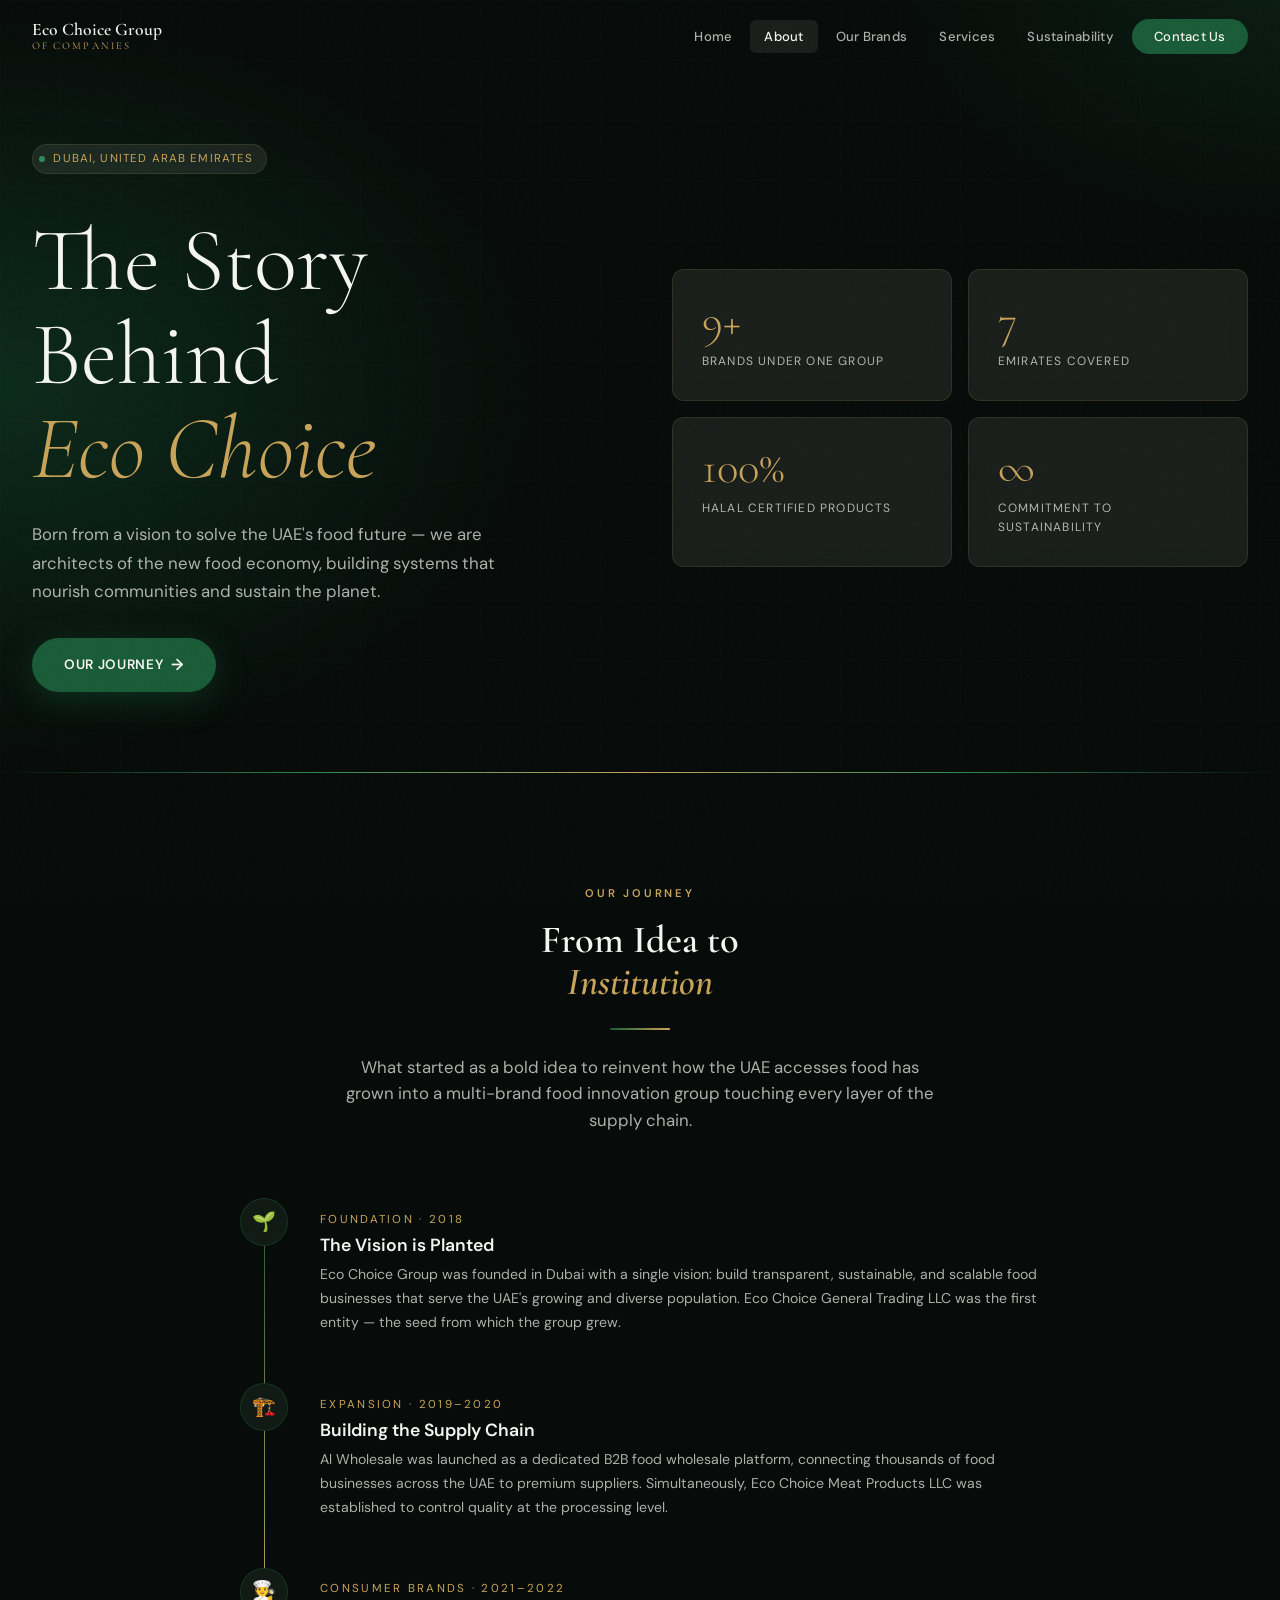
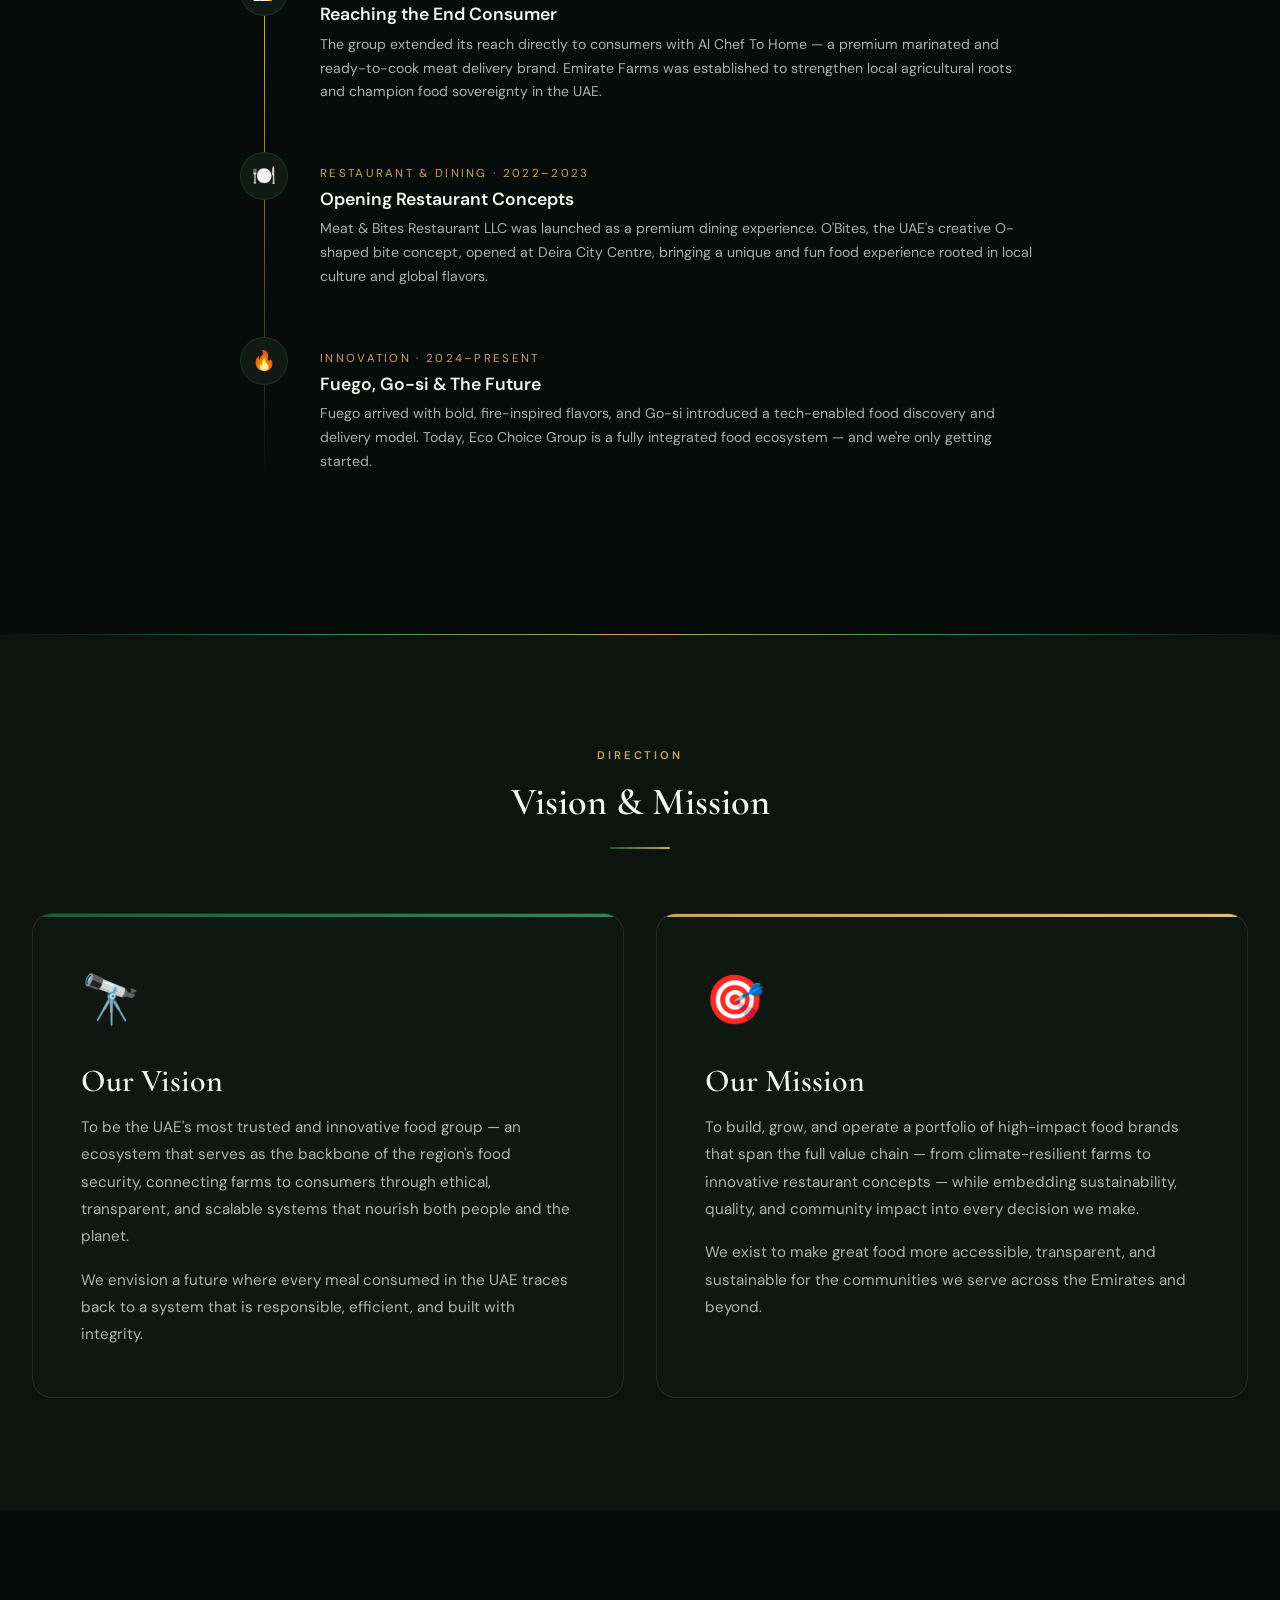
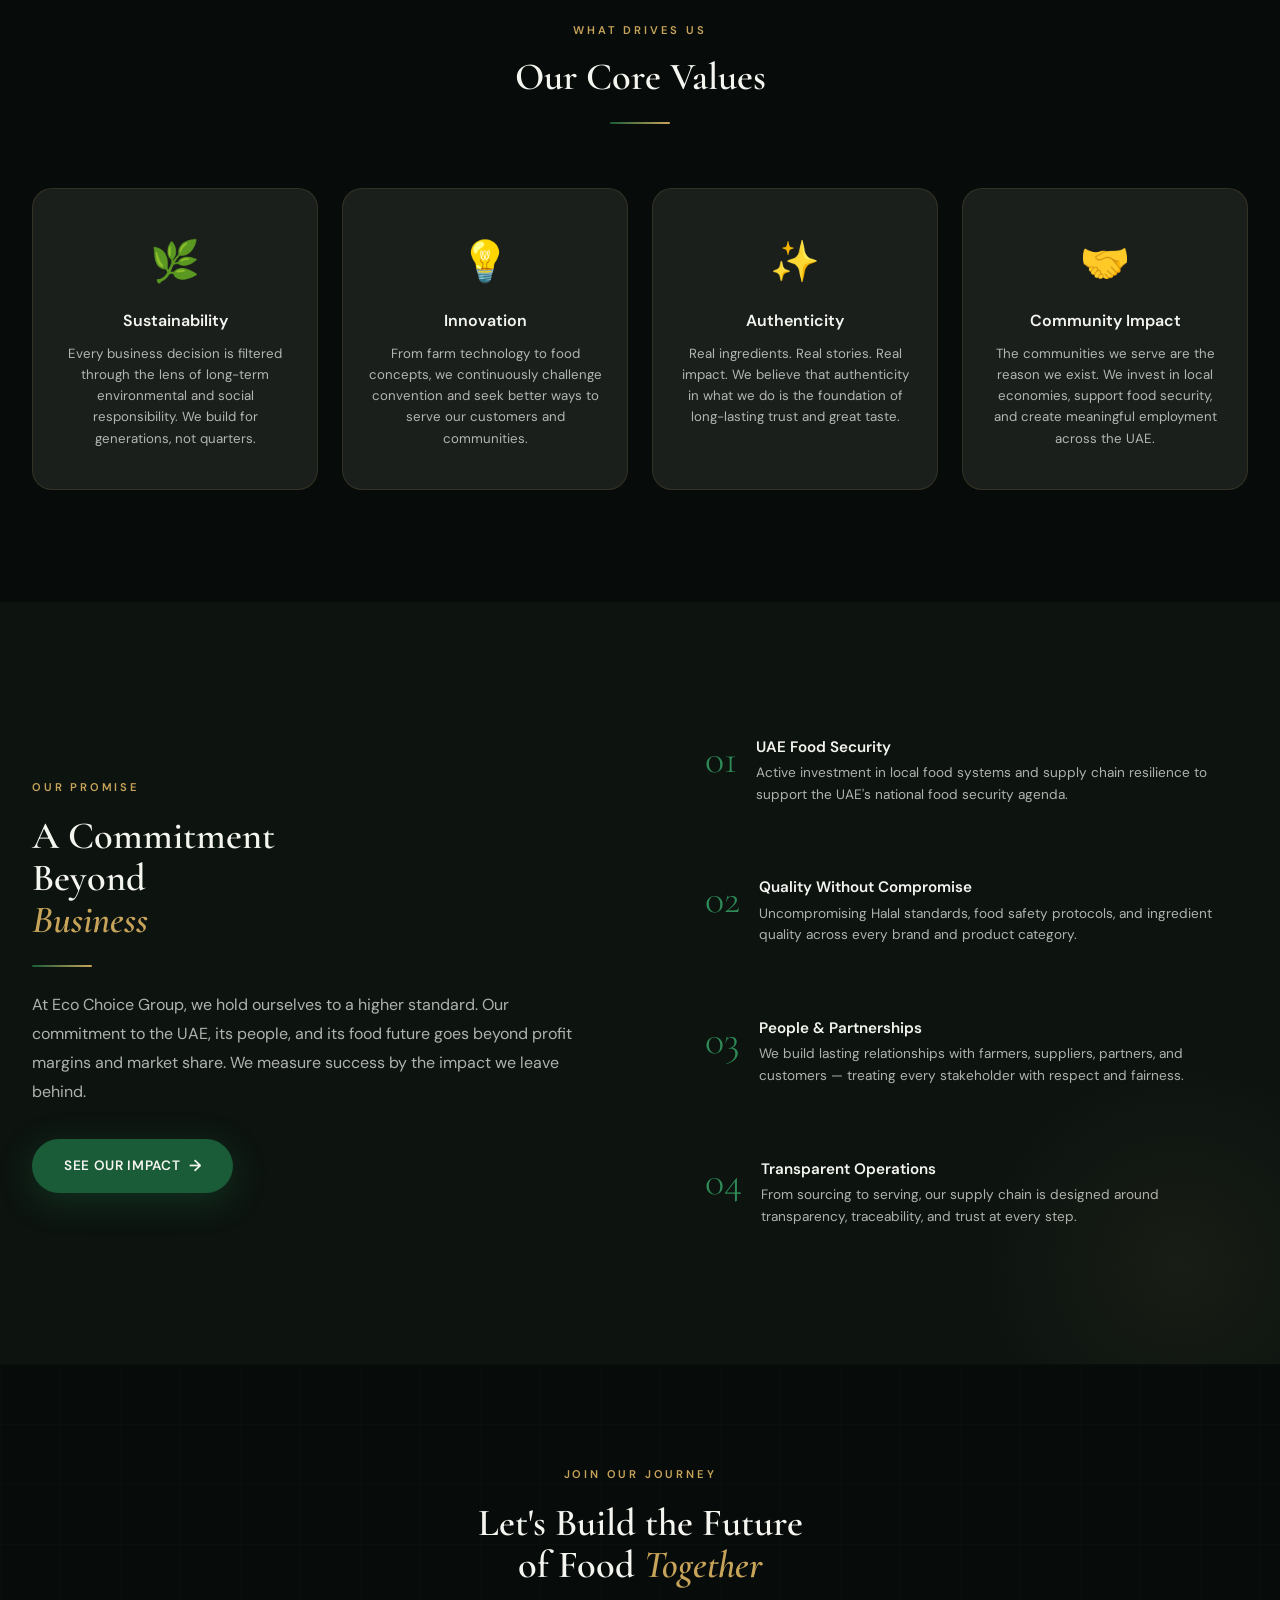
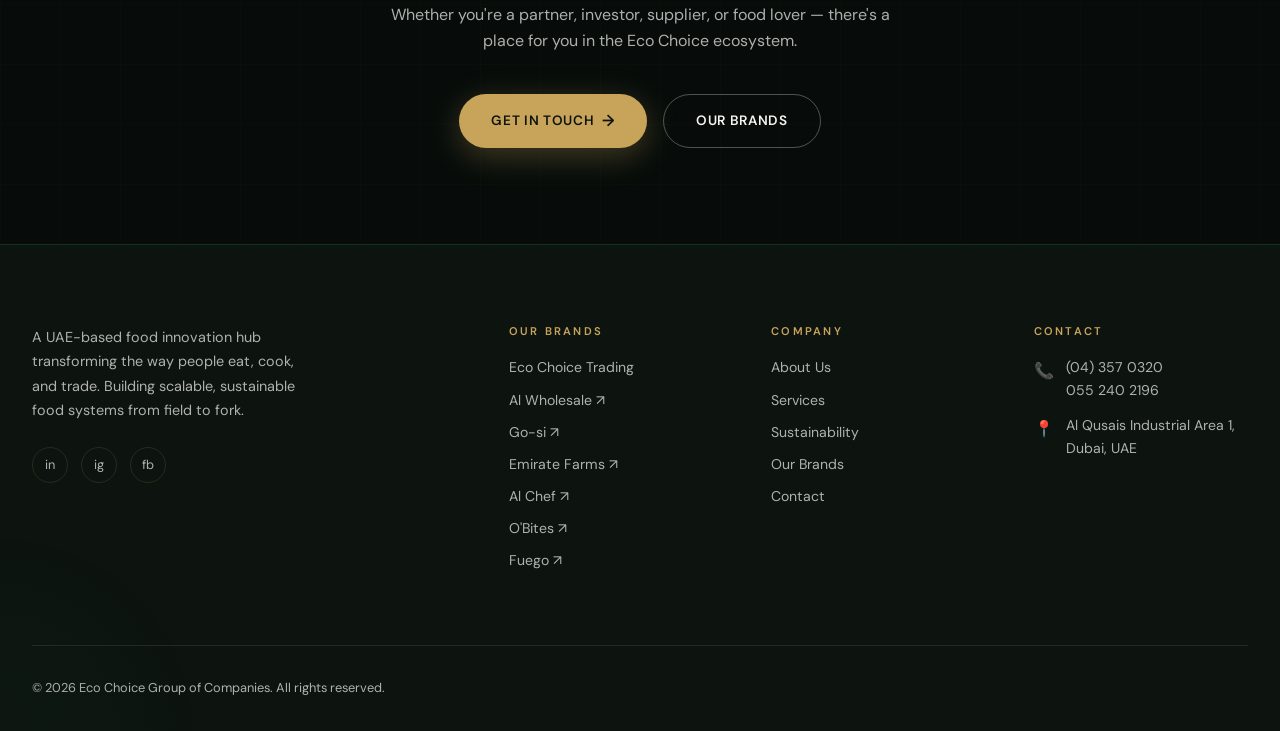
==== about.html @ a95b1872 "Website Working" ====
<!DOCTYPE html>
<html lang="en">
<head>
  <meta charset="UTF-8" />
  <meta name="viewport" content="width=device-width, initial-scale=1.0" />
  <title>About Us — Eco Choice Group of Companies</title>
  <meta name="description" content="Learn about Eco Choice Group — a UAE-based food innovation hub with a vision to transform the food ecosystem from field to fork." />
  <link rel="icon" href="https://ecochoicegroup.com/wp-content/uploads/2025/12/ecg-logo.png" type="image/png" />
  <link rel="stylesheet" href="style.css" />
  <style>
    /* ===== HERO ===== */
    .about-hero {
      min-height: 75vh;
      display: flex;
      align-items: center;
      position: relative;
      overflow: hidden;
      padding: 9rem 0 5rem;
      background: var(--black);
    }
    .about-hero::before {
      content: '';
      position: absolute;
      inset: 0;
      background:
        radial-gradient(ellipse 70% 80% at 0% 50%, rgba(14,51,32,0.8) 0%, transparent 60%),
        radial-gradient(ellipse 50% 50% at 100% 0%, rgba(26,92,56,0.2) 0%, transparent 60%);
    }
    .about-hero .container { position: relative; z-index: 2; }
    .hero-cols { display: grid; grid-template-columns: 1fr 1fr; gap: 4rem; align-items: center; }
    .hero-left h1 {
      font-size: clamp(3rem, 7vw, 6rem);
      font-family: var(--font-display);
      font-weight: 300;
      line-height: 1.05;
      margin: 1rem 0 1.5rem;
    }
    .hero-left h1 em { color: var(--gold); font-style: italic; }
    .hero-left p { color: var(--white-dim); font-size: 1.05rem; line-height: 1.7; max-width: 480px; }
    .hero-right {
      display: grid;
      grid-template-columns: 1fr 1fr;
      gap: 1rem;
    }
    .hero-stat-card {
      background: var(--white-ghost);
      border: 1px solid var(--border);
      border-radius: var(--radius);
      padding: 1.8rem;
      backdrop-filter: blur(12px);
      transition: var(--transition);
    }
    .hero-stat-card:hover { border-color: rgba(200,164,90,0.3); background: rgba(26,92,56,0.15); }
    .hero-stat-card .num { font-family: var(--font-display); font-size: 2.8rem; font-weight: 300; color: var(--gold); line-height: 1; }
    .hero-stat-card .lbl { font-size: 0.75rem; color: var(--white-dim); text-transform: uppercase; letter-spacing: 0.1em; margin-top: 0.5rem; }

    /* ===== STORY ===== */
    .story-section { padding: 7rem 0; }
    .story-timeline {
      position: relative;
      max-width: 800px;
      margin: 4rem auto 0;
    }
    .story-timeline::before {
      content: '';
      position: absolute;
      left: 24px;
      top: 0; bottom: 0;
      width: 1px;
      background: linear-gradient(to bottom, var(--green), var(--gold), transparent);
    }
    .timeline-item {
      display: flex;
      gap: 2rem;
      margin-bottom: 3rem;
      position: relative;
    }
    .timeline-dot {
      width: 48px;
      height: 48px;
      border-radius: 50%;
      background: var(--dark-card);
      border: 1px solid var(--border-green);
      display: flex;
      align-items: center;
      justify-content: center;
      flex-shrink: 0;
      font-size: 1.2rem;
      position: relative;
      z-index: 1;
    }
    .timeline-content { padding-top: 0.8rem; }
    .timeline-year { font-size: 0.72rem; letter-spacing: 0.2em; text-transform: uppercase; color: var(--gold); margin-bottom: 0.4rem; }
    .timeline-content h3 { font-family: var(--font-body); font-size: 1.1rem; font-weight: 600; color: var(--white); margin-bottom: 0.5rem; }
    .timeline-content p { font-size: 0.88rem; color: var(--white-dim); line-height: 1.7; }

    /* ===== VISION MISSION ===== */
    .vm-section { padding: 7rem 0; background: var(--dark); }
    .vm-grid { display: grid; grid-template-columns: 1fr 1fr; gap: 2rem; margin-top: 4rem; }
    .vm-card {
      background: rgba(17,26,20,0.5);
      border: 1px solid var(--border);
      border-radius: var(--radius-lg);
      padding: 3rem;
      position: relative;
      overflow: hidden;
      transition: var(--transition);
    }
    .vm-card::before {
      content: '';
      position: absolute;
      top: 0; left: 0; right: 0;
      height: 3px;
    }
    .vm-card.vision::before { background: linear-gradient(90deg, var(--green), var(--green-light)); }
    .vm-card.mission::before { background: linear-gradient(90deg, var(--gold), var(--gold-light)); }
    .vm-card:hover { border-color: rgba(200,164,90,0.25); transform: translateY(-4px); }
    .vm-icon { font-size: 3rem; margin-bottom: 1.5rem; display: block; }
    .vm-card h3 { font-family: var(--font-display); font-size: 2rem; color: var(--white); margin-bottom: 1rem; }
    .vm-card p { color: var(--white-dim); line-height: 1.8; font-size: 0.95rem; }

    /* ===== VALUES ===== */
    .values-section { padding: 7rem 0; }
    .values-grid {
      display: grid;
      grid-template-columns: repeat(4, 1fr);
      gap: 1.5rem;
      margin-top: 4rem;
    }
    .value-card {
      text-align: center;
      padding: 2.5rem 1.5rem;
      background: var(--white-ghost);
      border: 1px solid var(--border);
      border-radius: var(--radius-lg);
      transition: var(--transition);
    }
    .value-card:hover {
      background: rgba(26,92,56,0.15);
      border-color: var(--green-light);
      transform: translateY(-6px);
    }
    .value-card .icon { font-size: 2.5rem; display: block; margin-bottom: 1.2rem; }
    .value-card h3 { font-family: var(--font-body); font-size: 1rem; font-weight: 600; color: var(--white); margin-bottom: 0.8rem; }
    .value-card p { font-size: 0.83rem; color: var(--white-dim); line-height: 1.6; }

    /* ===== COMMITMENT ===== */
    .commitment-section {
      padding: 7rem 0;
      background: var(--dark);
      position: relative;
      overflow: hidden;
    }
    .commitment-section::after {
      content: '';
      position: absolute;
      right: -100px; bottom: -100px;
      width: 400px; height: 400px;
      border-radius: 50%;
      background: radial-gradient(circle, rgba(200,164,90,0.06) 0%, transparent 70%);
    }
    .commit-grid { display: grid; grid-template-columns: 1fr 1fr; gap: 5rem; align-items: center; }
    .commit-items { display: flex; flex-direction: column; gap: 1.5rem; }
    .commit-item {
      display: flex;
      gap: 1.2rem;
      align-items: flex-start;
      padding: 1.5rem;
      border-radius: var(--radius);
      border: 1px solid transparent;
      transition: var(--transition);
    }
    .commit-item:hover { background: rgba(26,92,56,0.1); border-color: var(--border-green); }
    .commit-num {
      font-family: var(--font-display);
      font-size: 2.5rem;
      font-weight: 300;
      color: var(--green-light);
      line-height: 1;
      flex-shrink: 0;
      min-width: 2rem;
    }
    .commit-item h4 { font-family: var(--font-body); font-size: 0.95rem; font-weight: 600; color: var(--white); margin-bottom: 0.4rem; }
    .commit-item p { font-size: 0.85rem; color: var(--white-dim); line-height: 1.6; }

    /* ===== RESPONSIVE ===== */
    @media (max-width: 1024px) {
      .values-grid { grid-template-columns: 1fr 1fr; }
    }
    @media (max-width: 768px) {
      .hero-cols { grid-template-columns: 1fr; }
      .hero-right { grid-template-columns: 1fr 1fr; }
      .vm-grid { grid-template-columns: 1fr; }
      .commit-grid { grid-template-columns: 1fr; gap: 3rem; }
    }
  </style>
</head>
<body>

<div class="loader">
  <div class="loader-logo"><img src="https://ecochoicegroup.com/wp-content/uploads/2025/12/ecg-logo.png" alt="" onerror="this.style.display='none'" /></div>
  <div class="loader-bar"></div>
</div>

<nav class="navbar">
  <div class="nav-inner">
    <a href="index.html" class="nav-logo">
      <img src="https://ecochoicegroup.com/wp-content/uploads/2025/12/ecg-logo.png" alt="Eco Choice Group" onerror="this.style.display='none'" />
      <div class="nav-logo-text">Eco Choice Group<span>of Companies</span></div>
    </a>
    <ul class="nav-links">
      <li><a href="index.html">Home</a></li>
      <li><a href="about.html" class="active">About</a></li>
      <li><a href="brands.html">Our Brands</a></li>
      <li><a href="services.html">Services</a></li>
      <li><a href="sustainability.html">Sustainability</a></li>
      <li><a href="contact.html" class="nav-cta">Contact Us</a></li>
    </ul>
    <button class="hamburger"><span></span><span></span><span></span></button>
  </div>
</nav>
<div class="mobile-menu">
  <button class="mobile-close">✕</button>
  <a href="index.html">Home</a><a href="about.html">About</a><a href="brands.html">Our Brands</a>
  <a href="services.html">Services</a><a href="sustainability.html">Sustainability</a><a href="contact.html">Contact</a>
</div>

<!-- HERO -->
<section class="about-hero">
  <div class="grid-bg"></div>
  <div class="container">
    <div class="hero-cols">
      <div class="hero-left">
        <div class="brand-badge"><span class="dot"></span> Dubai, United Arab Emirates</div>
        <h1>The Story<br/>Behind<br/><em>Eco Choice</em></h1>
        <p>Born from a vision to solve the UAE's food future — we are architects of the new food economy, building systems that nourish communities and sustain the planet.</p>
        <a href="#story" class="btn btn-primary btn-arrow" style="margin-top:2rem;">Our Journey</a>
      </div>
      <div class="hero-right fade-in">
        <div class="hero-stat-card">
          <div class="num">9+</div>
          <div class="lbl">Brands Under One Group</div>
        </div>
        <div class="hero-stat-card">
          <div class="num">7</div>
          <div class="lbl">Emirates Covered</div>
        </div>
        <div class="hero-stat-card">
          <div class="num">100%</div>
          <div class="lbl">Halal Certified Products</div>
        </div>
        <div class="hero-stat-card">
          <div class="num">∞</div>
          <div class="lbl">Commitment to Sustainability</div>
        </div>
      </div>
    </div>
  </div>
</section>

<div class="glow-line"></div>

<!-- STORY -->
<section class="story-section" id="story">
  <div class="container">
    <div class="section-header fade-in">
      <span class="label-tag">Our Journey</span>
      <h2 class="display-md">From Idea to<br/><em style="color:var(--gold)">Institution</em></h2>
      <div class="divider"></div>
      <p>What started as a bold idea to reinvent how the UAE accesses food has grown into a multi-brand food innovation group touching every layer of the supply chain.</p>
    </div>
    <div class="story-timeline">
      <div class="timeline-item fade-in">
        <div class="timeline-dot">🌱</div>
        <div class="timeline-content">
          <div class="timeline-year">Foundation · 2018</div>
          <h3>The Vision is Planted</h3>
          <p>Eco Choice Group was founded in Dubai with a single vision: build transparent, sustainable, and scalable food businesses that serve the UAE's growing and diverse population. Eco Choice General Trading LLC was the first entity — the seed from which the group grew.</p>
        </div>
      </div>
      <div class="timeline-item fade-in delay-1">
        <div class="timeline-dot">🏗️</div>
        <div class="timeline-content">
          <div class="timeline-year">Expansion · 2019–2020</div>
          <h3>Building the Supply Chain</h3>
          <p>Al Wholesale was launched as a dedicated B2B food wholesale platform, connecting thousands of food businesses across the UAE to premium suppliers. Simultaneously, Eco Choice Meat Products LLC was established to control quality at the processing level.</p>
        </div>
      </div>
      <div class="timeline-item fade-in delay-2">
        <div class="timeline-dot">🧑‍🍳</div>
        <div class="timeline-content">
          <div class="timeline-year">Consumer Brands · 2021–2022</div>
          <h3>Reaching the End Consumer</h3>
          <p>The group extended its reach directly to consumers with Al Chef To Home — a premium marinated and ready-to-cook meat delivery brand. Emirate Farms was established to strengthen local agricultural roots and champion food sovereignty in the UAE.</p>
        </div>
      </div>
      <div class="timeline-item fade-in delay-3">
        <div class="timeline-dot">🍽️</div>
        <div class="timeline-content">
          <div class="timeline-year">Restaurant & Dining · 2022–2023</div>
          <h3>Opening Restaurant Concepts</h3>
          <p>Meat & Bites Restaurant LLC was launched as a premium dining experience. O'Bites, the UAE's creative O-shaped bite concept, opened at Deira City Centre, bringing a unique and fun food experience rooted in local culture and global flavors.</p>
        </div>
      </div>
      <div class="timeline-item fade-in delay-4">
        <div class="timeline-dot">🔥</div>
        <div class="timeline-content">
          <div class="timeline-year">Innovation · 2024–Present</div>
          <h3>Fuego, Go-si & The Future</h3>
          <p>Fuego arrived with bold, fire-inspired flavors, and Go-si introduced a tech-enabled food discovery and delivery model. Today, Eco Choice Group is a fully integrated food ecosystem — and we're only getting started.</p>
        </div>
      </div>
    </div>
  </div>
</section>

<div class="glow-line"></div>

<!-- VISION MISSION -->
<section class="vm-section">
  <div class="container">
    <div class="section-header fade-in">
      <span class="label-tag">Direction</span>
      <h2 class="display-md">Vision &amp; Mission</h2>
      <div class="divider"></div>
    </div>
    <div class="vm-grid">
      <div class="vm-card vision fade-in">
        <span class="vm-icon">🔭</span>
        <h3>Our Vision</h3>
        <p>To be the UAE's most trusted and innovative food group — an ecosystem that serves as the backbone of the region's food security, connecting farms to consumers through ethical, transparent, and scalable systems that nourish both people and the planet.</p>
        <p style="margin-top:1rem;">We envision a future where every meal consumed in the UAE traces back to a system that is responsible, efficient, and built with integrity.</p>
      </div>
      <div class="vm-card mission fade-in delay-1">
        <span class="vm-icon">🎯</span>
        <h3>Our Mission</h3>
        <p>To build, grow, and operate a portfolio of high-impact food brands that span the full value chain — from climate-resilient farms to innovative restaurant concepts — while embedding sustainability, quality, and community impact into every decision we make.</p>
        <p style="margin-top:1rem;">We exist to make great food more accessible, transparent, and sustainable for the communities we serve across the Emirates and beyond.</p>
      </div>
    </div>
  </div>
</section>

<!-- VALUES -->
<section class="values-section">
  <div class="container">
    <div class="section-header fade-in">
      <span class="label-tag">What Drives Us</span>
      <h2 class="display-md">Our Core Values</h2>
      <div class="divider"></div>
    </div>
    <div class="values-grid">
      <div class="value-card fade-in">
        <span class="icon">🌿</span>
        <h3>Sustainability</h3>
        <p>Every business decision is filtered through the lens of long-term environmental and social responsibility. We build for generations, not quarters.</p>
      </div>
      <div class="value-card fade-in delay-1">
        <span class="icon">💡</span>
        <h3>Innovation</h3>
        <p>From farm technology to food concepts, we continuously challenge convention and seek better ways to serve our customers and communities.</p>
      </div>
      <div class="value-card fade-in delay-2">
        <span class="icon">✨</span>
        <h3>Authenticity</h3>
        <p>Real ingredients. Real stories. Real impact. We believe that authenticity in what we do is the foundation of long-lasting trust and great taste.</p>
      </div>
      <div class="value-card fade-in delay-3">
        <span class="icon">🤝</span>
        <h3>Community Impact</h3>
        <p>The communities we serve are the reason we exist. We invest in local economies, support food security, and create meaningful employment across the UAE.</p>
      </div>
    </div>
  </div>
</section>

<!-- COMMITMENT -->
<section class="commitment-section">
  <div class="container">
    <div class="commit-grid">
      <div class="fade-in-left">
        <span class="label-tag">Our Promise</span>
        <h2 class="display-md" style="margin:1rem 0;">A Commitment<br/>Beyond<br/><em style="color:var(--gold)">Business</em></h2>
        <div class="divider divider-left"></div>
        <p style="color:var(--white-dim);line-height:1.8;">At Eco Choice Group, we hold ourselves to a higher standard. Our commitment to the UAE, its people, and its food future goes beyond profit margins and market share. We measure success by the impact we leave behind.</p>
        <a href="sustainability.html" class="btn btn-primary btn-arrow" style="margin-top:2rem;">See Our Impact</a>
      </div>
      <div class="commit-items fade-in-right">
        <div class="commit-item">
          <div class="commit-num">01</div>
          <div>
            <h4>UAE Food Security</h4>
            <p>Active investment in local food systems and supply chain resilience to support the UAE's national food security agenda.</p>
          </div>
        </div>
        <div class="commit-item">
          <div class="commit-num">02</div>
          <div>
            <h4>Quality Without Compromise</h4>
            <p>Uncompromising Halal standards, food safety protocols, and ingredient quality across every brand and product category.</p>
          </div>
        </div>
        <div class="commit-item">
          <div class="commit-num">03</div>
          <div>
            <h4>People & Partnerships</h4>
            <p>We build lasting relationships with farmers, suppliers, partners, and customers — treating every stakeholder with respect and fairness.</p>
          </div>
        </div>
        <div class="commit-item">
          <div class="commit-num">04</div>
          <div>
            <h4>Transparent Operations</h4>
            <p>From sourcing to serving, our supply chain is designed around transparency, traceability, and trust at every step.</p>
          </div>
        </div>
      </div>
    </div>
  </div>
</section>

<!-- CTA -->
<section style="padding:6rem 0;text-align:center;position:relative;">
  <div class="grid-bg"></div>
  <div class="container fade-in" style="position:relative;z-index:1;">
    <span class="label-tag">Join Our Journey</span>
    <h2 class="display-md" style="margin:1rem 0;">Let's Build the Future<br/>of Food <em style="color:var(--gold)">Together</em></h2>
    <p style="color:var(--white-dim);max-width:500px;margin:0 auto 2.5rem;font-size:1rem;">Whether you're a partner, investor, supplier, or food lover — there's a place for you in the Eco Choice ecosystem.</p>
    <div style="display:flex;gap:1rem;justify-content:center;flex-wrap:wrap;">
      <a href="contact.html" class="btn btn-gold btn-arrow">Get In Touch</a>
      <a href="brands.html" class="btn btn-outline">Our Brands</a>
    </div>
  </div>
</section>

<footer>
  <div class="container">
    <div class="footer-grid">
      <div class="footer-brand">
        <img src="https://ecochoicegroup.com/wp-content/uploads/2025/12/ecg-logo.png" alt="Eco Choice Group" onerror="this.style.display='none'" />
        <p>A UAE-based food innovation hub transforming the way people eat, cook, and trade. Building scalable, sustainable food systems from field to fork.</p>
        <div class="social-links" style="margin-top:1.5rem;">
          <a href="#" class="social-link">in</a><a href="#" class="social-link">ig</a><a href="#" class="social-link">fb</a>
        </div>
      </div>
      <div class="footer-col">
        <h4>Our Brands</h4>
        <ul>
          <li><a href="brands.html#general-trading">Eco Choice Trading</a></li>
          <li><a href="https://www.alwholesale.ae" target="_blank">Al Wholesale ↗</a></li>
          <li><a href="https://www.go-si.com" target="_blank">Go-si ↗</a></li>
          <li><a href="https://www.emiratefarms.ae" target="_blank">Emirate Farms ↗</a></li>
          <li><a href="https://www.alcheftohome.com" target="_blank">Al Chef ↗</a></li>
          <li><a href="https://www.obites.ae" target="_blank">O'Bites ↗</a></li>
          <li><a href="https://www.fuego.ae" target="_blank">Fuego ↗</a></li>
        </ul>
      </div>
      <div class="footer-col">
        <h4>Company</h4>
        <ul>
          <li><a href="about.html">About Us</a></li>
          <li><a href="services.html">Services</a></li>
          <li><a href="sustainability.html">Sustainability</a></li>
          <li><a href="brands.html">Our Brands</a></li>
          <li><a href="contact.html">Contact</a></li>
        </ul>
      </div>
      <div class="footer-col">
        <h4>Contact</h4>
        <div class="footer-contact-item"><span class="icon">📞</span><div><div><a href="tel:043570320" style="color:inherit;text-decoration:none;">(04) 357 0320</a></div><div><a href="tel:0552402196" style="color:inherit;text-decoration:none;">055 240 2196</a></div></div></div>
        <div class="footer-contact-item"><span class="icon">📍</span><span>Al Qusais Industrial Area 1, Dubai, UAE</span></div>
      </div>
    </div>
    <div class="footer-bottom">
      <p>© 2026 Eco Choice Group of Companies. All rights reserved.</p>
    </div>
  </div>
</footer>

<script src="main.js"></script>
</body>
</html>
---- style.css ----
/* ============================================
   ECO CHOICE GROUP — GLOBAL STYLESHEET
   Color Palette: Dark (#0a0f0d) + Forest Green (#1a5c38) + Gold (#c8a45a)
   ============================================ */

@import url('https://fonts.googleapis.com/css2?family=Cormorant+Garamond:wght@300;400;600;700&family=DM+Sans:wght@300;400;500;600&family=Playfair+Display:wght@700;800&display=swap');

:root {
  --black: #070c0a;
  --dark: #0d1410;
  --dark-card: #111a14;
  --green-deep: #0e3320;
  --green: #1a5c38;
  --green-mid: #236b44;
  --green-light: #2e8b57;
  --green-glow: rgba(26,92,56,0.4);
  --gold: #c8a45a;
  --gold-light: #e0be80;
  --gold-dim: rgba(200,164,90,0.2);
  --white: #f5f5f0;
  --white-dim: rgba(245,245,240,0.7);
  --white-ghost: rgba(245,245,240,0.08);
  --border: rgba(200,164,90,0.15);
  --border-green: rgba(26,92,56,0.4);
  --font-display: 'Cormorant Garamond', serif;
  --font-headline: 'Playfair Display', serif;
  --font-body: 'DM Sans', sans-serif;
  --radius: 12px;
  --radius-lg: 20px;
  --transition: all 0.4s cubic-bezier(0.25, 0.46, 0.45, 0.94);
  --shadow-green: 0 20px 60px rgba(26,92,56,0.25);
  --shadow-gold: 0 20px 60px rgba(200,164,90,0.15);
}

*, *::before, *::after { margin: 0; padding: 0; box-sizing: border-box; }

html { scroll-behavior: smooth; font-size: 16px; }

body {
  background: var(--black);
  color: var(--white);
  font-family: var(--font-body);
  font-weight: 400;
  line-height: 1.6;
  overflow-x: hidden;
}

/* ===== SCROLLBAR ===== */
::-webkit-scrollbar { width: 4px; }
::-webkit-scrollbar-track { background: var(--dark); }
::-webkit-scrollbar-thumb { background: var(--green); border-radius: 2px; }

/* ===== TYPOGRAPHY ===== */
h1,h2,h3,h4,h5,h6 { font-family: var(--font-display); font-weight: 600; line-height: 1.1; }
p { font-family: var(--font-body); }

.display-xl {
  font-size: clamp(3rem, 8vw, 7.5rem);
  font-family: var(--font-display);
  font-weight: 300;
  letter-spacing: -0.02em;
  line-height: 1.0;
}
.display-lg {
  font-size: clamp(2.2rem, 5vw, 4.5rem);
  font-family: var(--font-display);
  font-weight: 600;
  letter-spacing: -0.01em;
  line-height: 1.1;
}
.display-md {
  font-size: clamp(1.6rem, 3vw, 2.8rem);
  font-family: var(--font-display);
  font-weight: 600;
}
.label-tag {
  font-family: var(--font-body);
  font-size: 0.7rem;
  font-weight: 600;
  letter-spacing: 0.25em;
  text-transform: uppercase;
  color: var(--gold);
}

/* ===== LAYOUT ===== */
.container { max-width: 1280px; margin: 0 auto; padding: 0 2rem; }
.section { padding: 6rem 0; }
.section-sm { padding: 4rem 0; }

/* ===== NOISE TEXTURE OVERLAY ===== */
body::before {
  content: '';
  position: fixed;
  inset: 0;
  background-image: url("data:image/svg+xml,%3Csvg viewBox='0 0 256 256' xmlns='http://www.w3.org/2000/svg'%3E%3Cfilter id='noise'%3E%3CfeTurbulence type='fractalNoise' baseFrequency='0.9' numOctaves='4' stitchTiles='stitch'/%3E%3C/filter%3E%3Crect width='100%25' height='100%25' filter='url(%23noise)' opacity='0.04'/%3E%3C/svg%3E");
  pointer-events: none;
  z-index: 9999;
  opacity: 0.3;
}

/* ===== NAVIGATION ===== */
.navbar {
  position: fixed;
  top: 0; left: 0; right: 0;
  z-index: 1000;
  padding: 1.2rem 0;
  transition: var(--transition);
  border-bottom: 1px solid transparent;
}
.navbar.scrolled {
  background: rgba(7,12,10,0.92);
  backdrop-filter: blur(24px);
  border-bottom-color: var(--border);
  padding: 0.8rem 0;
}
.nav-inner {
  max-width: 1280px;
  margin: 0 auto;
  padding: 0 2rem;
  display: flex;
  align-items: center;
  justify-content: space-between;
  gap: 2rem;
}
.nav-logo {
  display: flex;
  align-items: center;
  gap: 0.8rem;
  text-decoration: none;
}
.nav-logo img {
  height: 44px;
  width: auto;
  filter: brightness(1.1);
}
.nav-logo-text {
  font-family: var(--font-display);
  font-size: 1.1rem;
  font-weight: 600;
  color: var(--white);
  line-height: 1.2;
}
.nav-logo-text span { color: var(--gold); display: block; font-size: 0.65rem; letter-spacing: 0.2em; text-transform: uppercase; font-weight: 400; }
.nav-links {
  display: flex;
  align-items: center;
  gap: 0.2rem;
  list-style: none;
}
.nav-links a {
  color: var(--white-dim);
  text-decoration: none;
  font-size: 0.82rem;
  font-weight: 500;
  padding: 0.5rem 0.9rem;
  border-radius: 6px;
  transition: var(--transition);
  letter-spacing: 0.02em;
}
.nav-links a:hover, .nav-links a.active {
  color: var(--white);
  background: var(--white-ghost);
}
.nav-cta {
  background: var(--green);
  color: var(--white) !important;
  padding: 0.55rem 1.4rem !important;
  border-radius: 50px !important;
  font-weight: 500 !important;
}
.nav-cta:hover { background: var(--green-light) !important; }

.hamburger {
  display: none;
  flex-direction: column;
  gap: 5px;
  cursor: pointer;
  background: none;
  border: none;
  padding: 4px;
}
.hamburger span {
  display: block;
  width: 22px;
  height: 1.5px;
  background: var(--white);
  transition: var(--transition);
}

.mobile-menu {
  display: none;
  position: fixed;
  inset: 0;
  background: rgba(7,12,10,0.97);
  backdrop-filter: blur(20px);
  z-index: 999;
  flex-direction: column;
  align-items: center;
  justify-content: center;
  gap: 2rem;
}
.mobile-menu.open { display: flex; }
.mobile-menu a {
  font-family: var(--font-display);
  font-size: 2rem;
  color: var(--white);
  text-decoration: none;
  opacity: 0.8;
  transition: var(--transition);
}
.mobile-menu a:hover { color: var(--gold); opacity: 1; }
.mobile-close {
  position: absolute;
  top: 2rem; right: 2rem;
  background: none;
  border: none;
  color: var(--white);
  font-size: 1.5rem;
  cursor: pointer;
}

/* ===== BUTTONS ===== */
.btn {
  display: inline-flex;
  align-items: center;
  gap: 0.5rem;
  padding: 0.9rem 2rem;
  border-radius: 50px;
  font-family: var(--font-body);
  font-size: 0.85rem;
  font-weight: 600;
  letter-spacing: 0.05em;
  text-transform: uppercase;
  text-decoration: none;
  border: none;
  cursor: pointer;
  transition: var(--transition);
}
.btn-primary {
  background: var(--green);
  color: var(--white);
  box-shadow: 0 8px 32px rgba(26,92,56,0.4);
}
.btn-primary:hover {
  background: var(--green-light);
  transform: translateY(-2px);
  box-shadow: 0 16px 48px rgba(26,92,56,0.5);
}
.btn-gold {
  background: var(--gold);
  color: var(--dark);
  box-shadow: 0 8px 32px rgba(200,164,90,0.3);
}
.btn-gold:hover {
  background: var(--gold-light);
  transform: translateY(-2px);
}
.btn-outline {
  background: transparent;
  color: var(--white);
  border: 1px solid rgba(245,245,240,0.3);
}
.btn-outline:hover {
  border-color: var(--gold);
  color: var(--gold);
  transform: translateY(-2px);
}
.btn-arrow::after { content: '→'; font-size: 1rem; }

/* ===== CARDS ===== */
.glass-card {
  background: rgba(17,26,20,0.6);
  backdrop-filter: blur(20px);
  border: 1px solid var(--border);
  border-radius: var(--radius-lg);
  transition: var(--transition);
}
.glass-card:hover {
  border-color: rgba(200,164,90,0.3);
  transform: translateY(-6px);
  box-shadow: var(--shadow-green);
}

/* ===== SECTION HEADER ===== */
.section-header { text-align: center; margin-bottom: 4rem; }
.section-header .label-tag { margin-bottom: 1rem; display: block; }
.section-header h2 { color: var(--white); margin-bottom: 1rem; }
.section-header p { color: var(--white-dim); max-width: 600px; margin: 0 auto; font-size: 1.05rem; }

/* ===== DIVIDER ===== */
.divider {
  width: 60px;
  height: 2px;
  background: linear-gradient(90deg, var(--green), var(--gold));
  margin: 1.5rem auto;
  border-radius: 2px;
}
.divider-left { margin-left: 0; }

/* ===== STATS ROW ===== */
.stats-row {
  display: grid;
  grid-template-columns: repeat(auto-fit, minmax(150px, 1fr));
  gap: 2rem;
}
.stat-item { text-align: center; }
.stat-num {
  font-family: var(--font-display);
  font-size: clamp(2.5rem, 4vw, 3.8rem);
  font-weight: 300;
  color: var(--gold);
  line-height: 1;
}
.stat-label { font-size: 0.78rem; color: var(--white-dim); letter-spacing: 0.1em; text-transform: uppercase; margin-top: 0.4rem; }

/* ===== GREEN GRADIENT LINE ===== */
.glow-line {
  height: 1px;
  background: linear-gradient(90deg, transparent, var(--green-light), var(--gold), var(--green-light), transparent);
}

/* ===== FOOTER ===== */
footer {
  background: var(--dark);
  border-top: 1px solid var(--border-green);
  padding: 5rem 0 2rem;
}
.footer-grid {
  display: grid;
  grid-template-columns: 2fr 1fr 1fr 1fr;
  gap: 3rem;
  margin-bottom: 4rem;
}
.footer-brand img { height: 48px; margin-bottom: 1.2rem; }
.footer-brand p { color: var(--white-dim); font-size: 0.9rem; line-height: 1.7; max-width: 280px; }
.footer-col h4 {
  font-family: var(--font-body);
  font-size: 0.7rem;
  letter-spacing: 0.2em;
  text-transform: uppercase;
  color: var(--gold);
  margin-bottom: 1.2rem;
  font-weight: 600;
}
.footer-col ul { list-style: none; }
.footer-col ul li { margin-bottom: 0.6rem; }
.footer-col ul li a {
  color: var(--white-dim);
  text-decoration: none;
  font-size: 0.88rem;
  transition: var(--transition);
  display: flex;
  align-items: center;
  gap: 0.4rem;
}
.footer-col ul li a:hover { color: var(--gold); padding-left: 4px; }
.footer-contact-item {
  display: flex;
  align-items: flex-start;
  gap: 0.8rem;
  margin-bottom: 0.8rem;
  font-size: 0.88rem;
  color: var(--white-dim);
}
.footer-contact-item .icon { color: var(--green-light); font-size: 1rem; flex-shrink: 0; margin-top: 0.1rem; }
.footer-bottom {
  border-top: 1px solid var(--border);
  padding-top: 2rem;
  display: flex;
  align-items: center;
  justify-content: space-between;
  gap: 1rem;
  flex-wrap: wrap;
}
.footer-bottom p { color: var(--white-dim); font-size: 0.8rem; }
.social-links { display: flex; gap: 0.8rem; }
.social-link {
  width: 36px; height: 36px;
  border-radius: 50%;
  border: 1px solid var(--border);
  display: flex; align-items: center; justify-content: center;
  color: var(--white-dim);
  text-decoration: none;
  font-size: 0.8rem;
  transition: var(--transition);
}
.social-link:hover { border-color: var(--gold); color: var(--gold); }

/* ===== FADE IN ANIMATION ===== */
.fade-in {
  opacity: 0;
  transform: translateY(40px);
  transition: opacity 0.8s ease, transform 0.8s ease;
}
.fade-in.visible { opacity: 1; transform: translateY(0); }
.fade-in-left {
  opacity: 0;
  transform: translateX(-40px);
  transition: opacity 0.8s ease, transform 0.8s ease;
}
.fade-in-left.visible { opacity: 1; transform: translateX(0); }
.fade-in-right {
  opacity: 0;
  transform: translateX(40px);
  transition: opacity 0.8s ease, transform 0.8s ease;
}
.fade-in-right.visible { opacity: 1; transform: translateX(0); }

/* Stagger delays */
.delay-1 { transition-delay: 0.1s; }
.delay-2 { transition-delay: 0.2s; }
.delay-3 { transition-delay: 0.3s; }
.delay-4 { transition-delay: 0.4s; }
.delay-5 { transition-delay: 0.5s; }
.delay-6 { transition-delay: 0.6s; }

/* ===== HERO COMMON ===== */
.page-hero {
  min-height: 55vh;
  display: flex;
  align-items: flex-end;
  padding: 8rem 0 5rem;
  position: relative;
  overflow: hidden;
}
.page-hero::before {
  content: '';
  position: absolute;
  inset: 0;
  background: linear-gradient(135deg, var(--green-deep) 0%, var(--black) 60%);
}
.page-hero .container { position: relative; z-index: 2; }
.page-hero .label-tag { margin-bottom: 1rem; display: block; }
.page-hero h1 { margin-bottom: 1rem; }
.page-hero p { color: var(--white-dim); font-size: 1.1rem; max-width: 600px; }

/* ===== RESPONSIVE ===== */
@media (max-width: 1024px) {
  .footer-grid { grid-template-columns: 1fr 1fr; }
}
@media (max-width: 768px) {
  .nav-links { display: none; }
  .hamburger { display: flex; }
  .section { padding: 4rem 0; }
  .footer-grid { grid-template-columns: 1fr; gap: 2rem; }
  .footer-bottom { flex-direction: column; text-align: center; }
  .container { padding: 0 1.2rem; }
}

/* ===== PAGE LOADER ===== */
.loader {
  position: fixed;
  inset: 0;
  background: var(--black);
  z-index: 10000;
  display: flex;
  align-items: center;
  justify-content: center;
  flex-direction: column;
  gap: 2rem;
  transition: opacity 0.6s ease, visibility 0.6s ease;
}
.loader.hidden { opacity: 0; visibility: hidden; pointer-events: none; }
.loader-logo img { height: 60px; animation: pulse-logo 1.5s ease-in-out infinite; }
.loader-bar {
  width: 200px;
  height: 2px;
  background: var(--dark-card);
  border-radius: 2px;
  overflow: hidden;
}
.loader-bar::after {
  content: '';
  display: block;
  height: 100%;
  background: linear-gradient(90deg, var(--green), var(--gold));
  animation: load-bar 1.5s ease forwards;
}
@keyframes pulse-logo { 0%,100%{opacity:0.6;} 50%{opacity:1;} }
@keyframes load-bar { from{width:0;} to{width:100%;} }

/* ===== BRAND BADGE ===== */
.brand-badge {
  display: inline-flex;
  align-items: center;
  gap: 0.5rem;
  background: var(--white-ghost);
  border: 1px solid var(--border);
  padding: 0.3rem 0.8rem 0.3rem 0.4rem;
  border-radius: 50px;
  font-size: 0.72rem;
  letter-spacing: 0.1em;
  text-transform: uppercase;
  color: var(--gold);
  margin-bottom: 1.5rem;
}
.brand-badge .dot { width:6px;height:6px;background:var(--green-light);border-radius:50%;animation:pulse-dot 2s infinite; }
@keyframes pulse-dot { 0%,100%{opacity:1;transform:scale(1);} 50%{opacity:0.5;transform:scale(1.5);} }

/* ===== GRID PATTERN BG ===== */
.grid-bg {
  position: absolute;
  inset: 0;
  background-image: 
    linear-gradient(rgba(26,92,56,0.05) 1px, transparent 1px),
    linear-gradient(90deg, rgba(26,92,56,0.05) 1px, transparent 1px);
  background-size: 60px 60px;
  pointer-events: none;
}

/* ===== TAG PILL ===== */
.tag-pill {
  display: inline-block;
  background: var(--gold-dim);
  border: 1px solid rgba(200,164,90,0.25);
  color: var(--gold-light);
  padding: 0.25rem 0.8rem;
  border-radius: 50px;
  font-size: 0.72rem;
  letter-spacing: 0.08em;
  text-transform: uppercase;
}
.tag-pill-green {
  background: rgba(26,92,56,0.2);
  border-color: rgba(26,92,56,0.4);
  color: #5dbe8a;
}
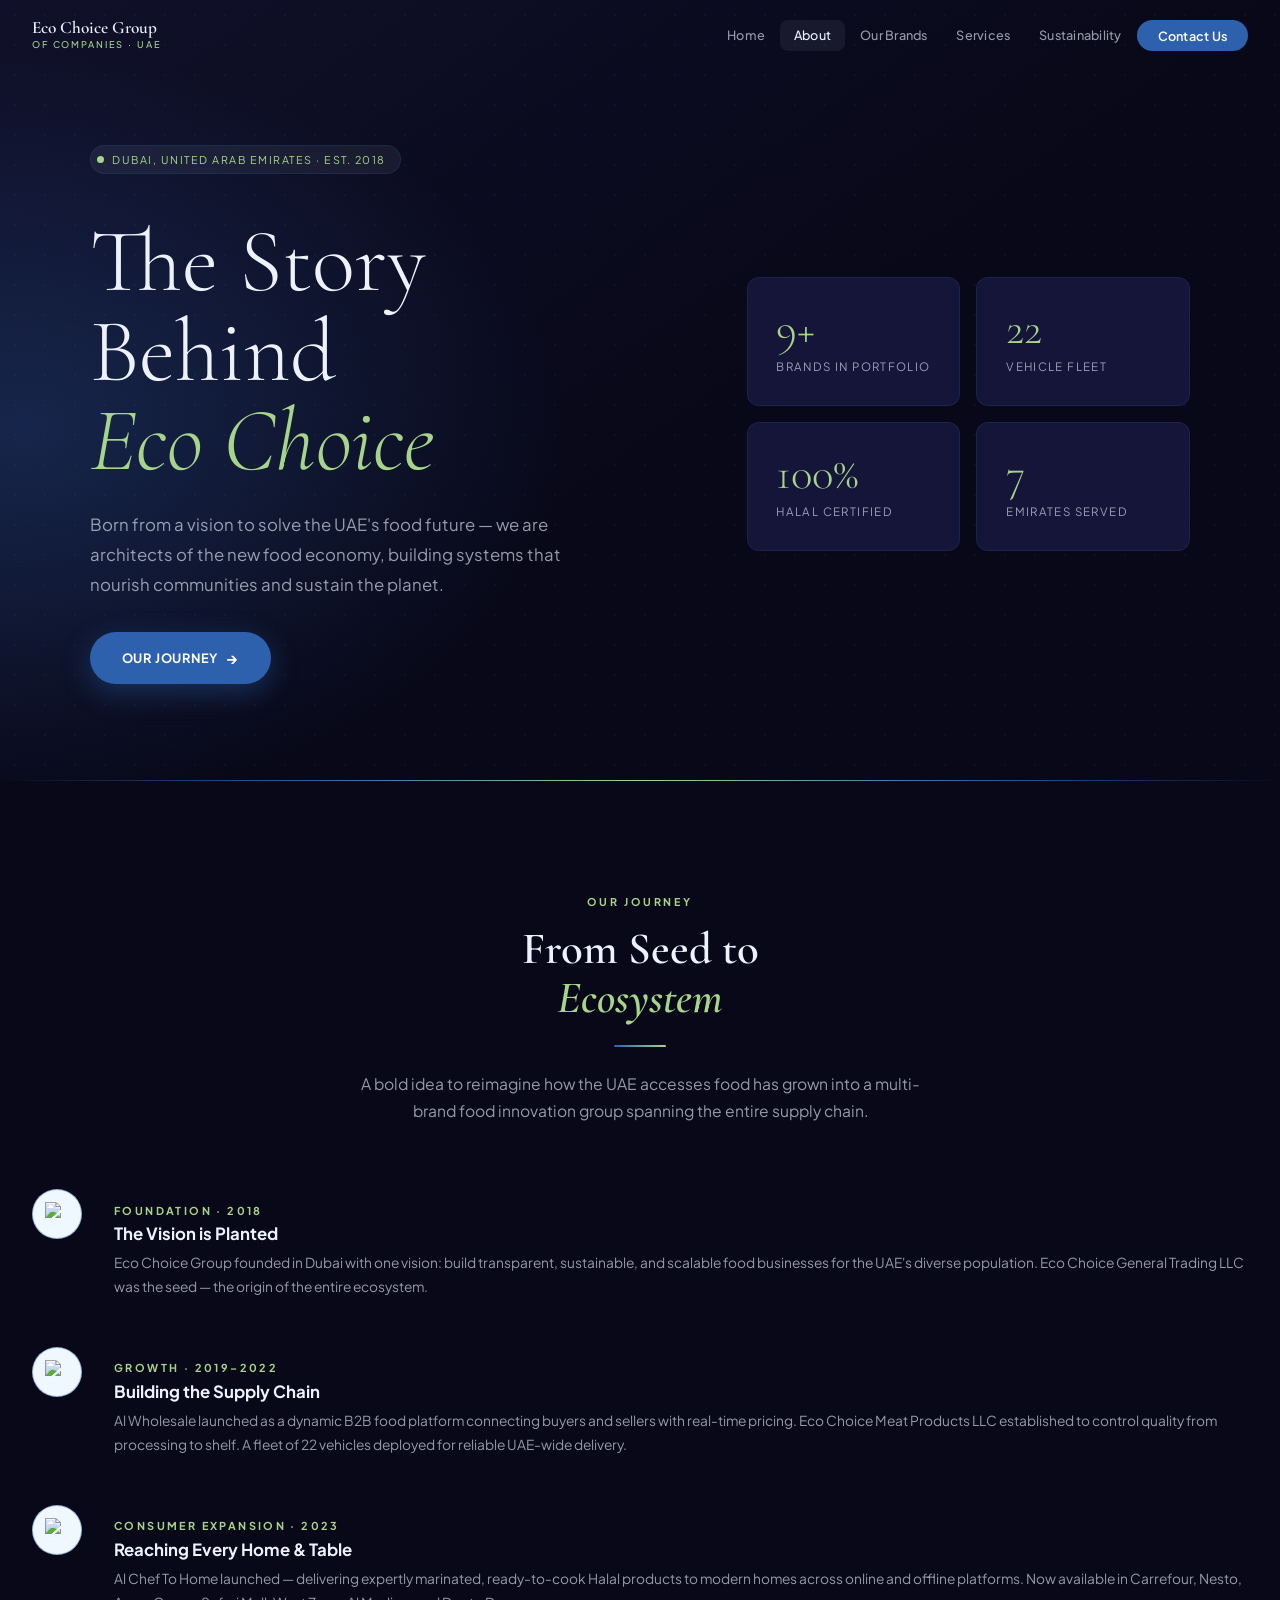
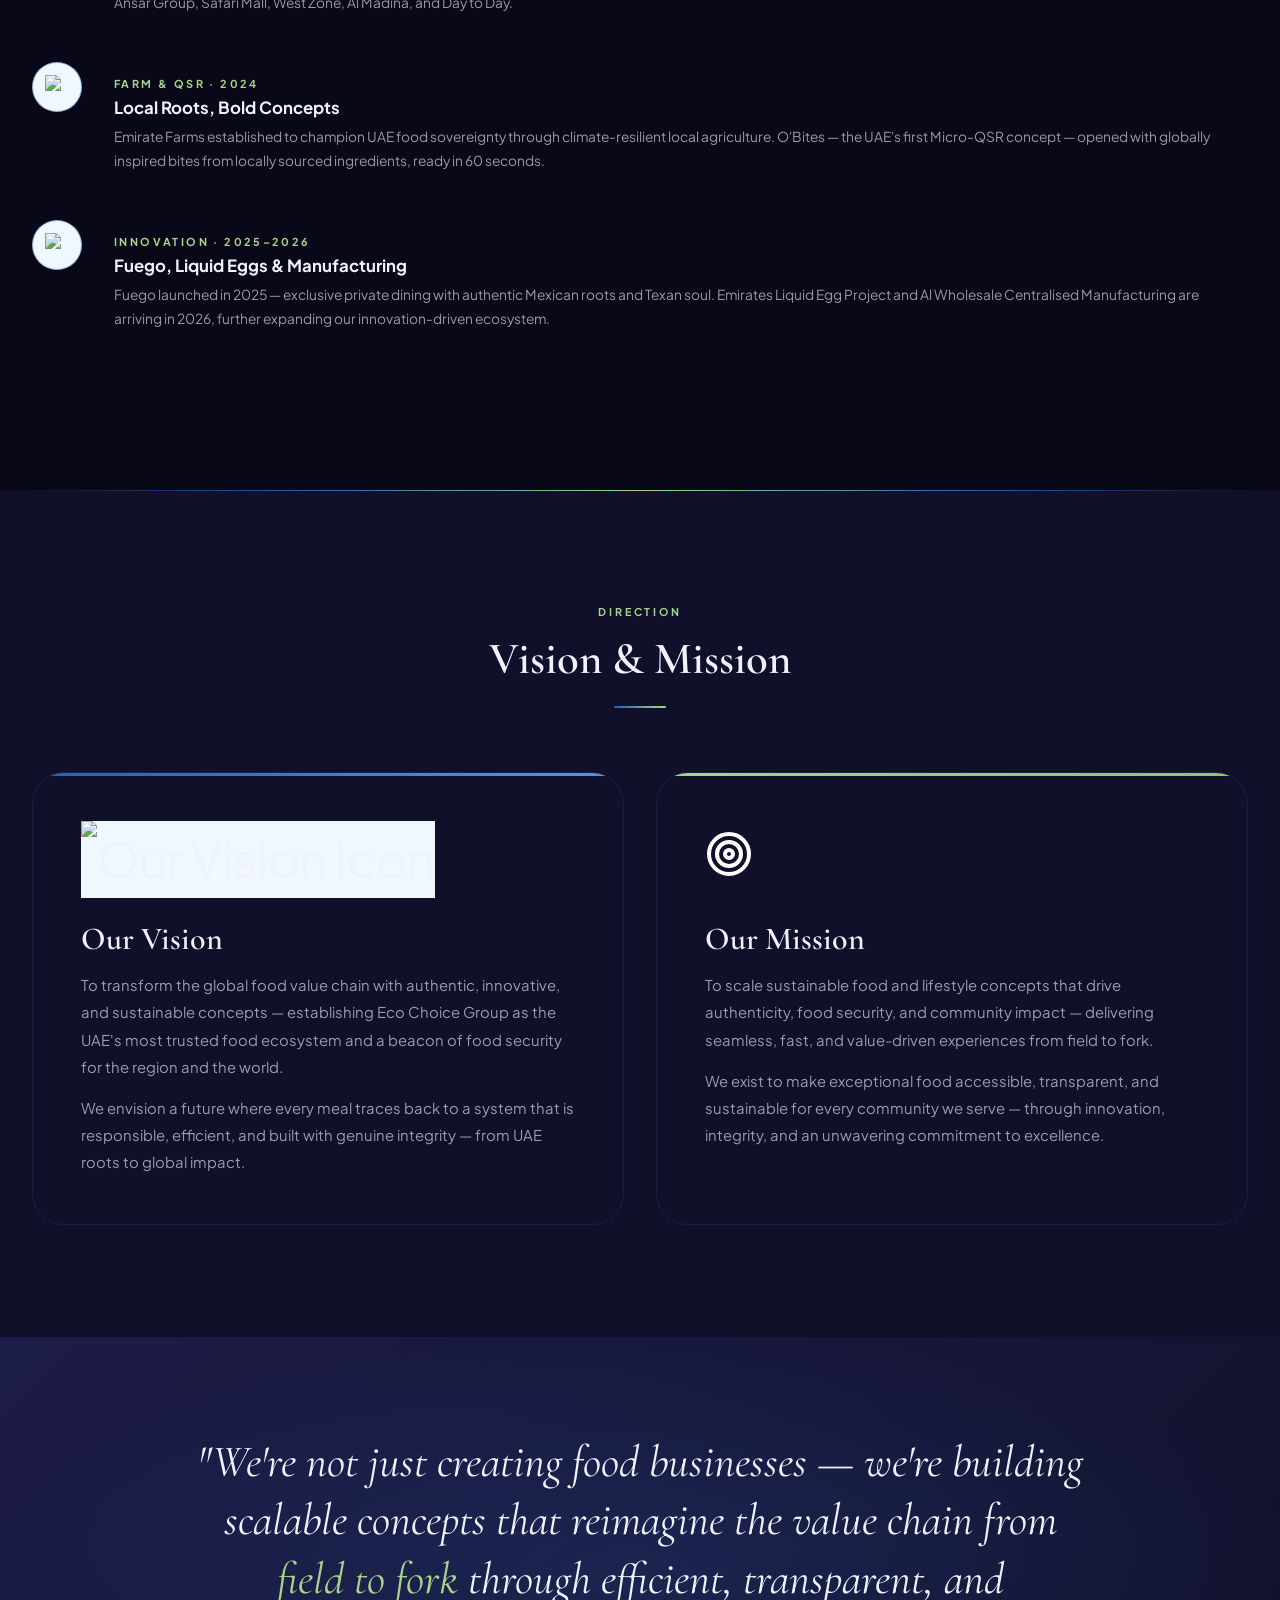
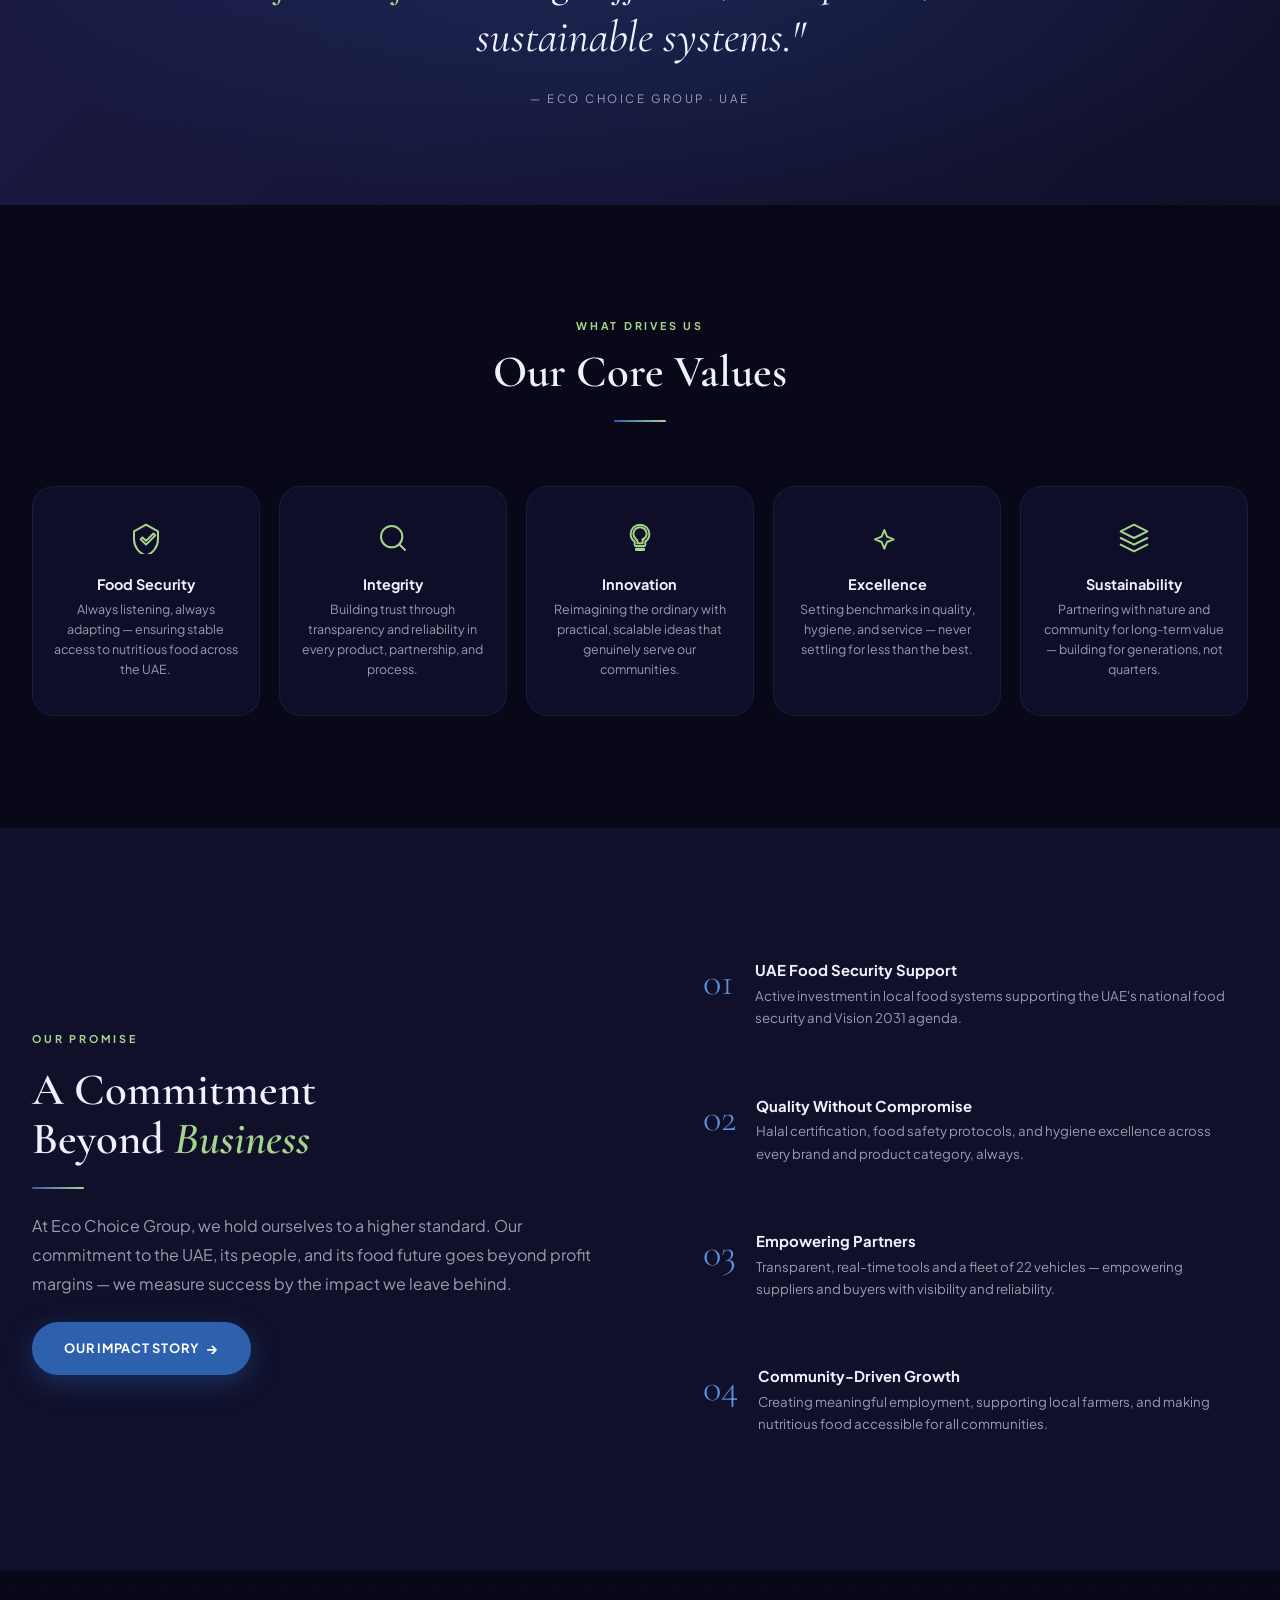
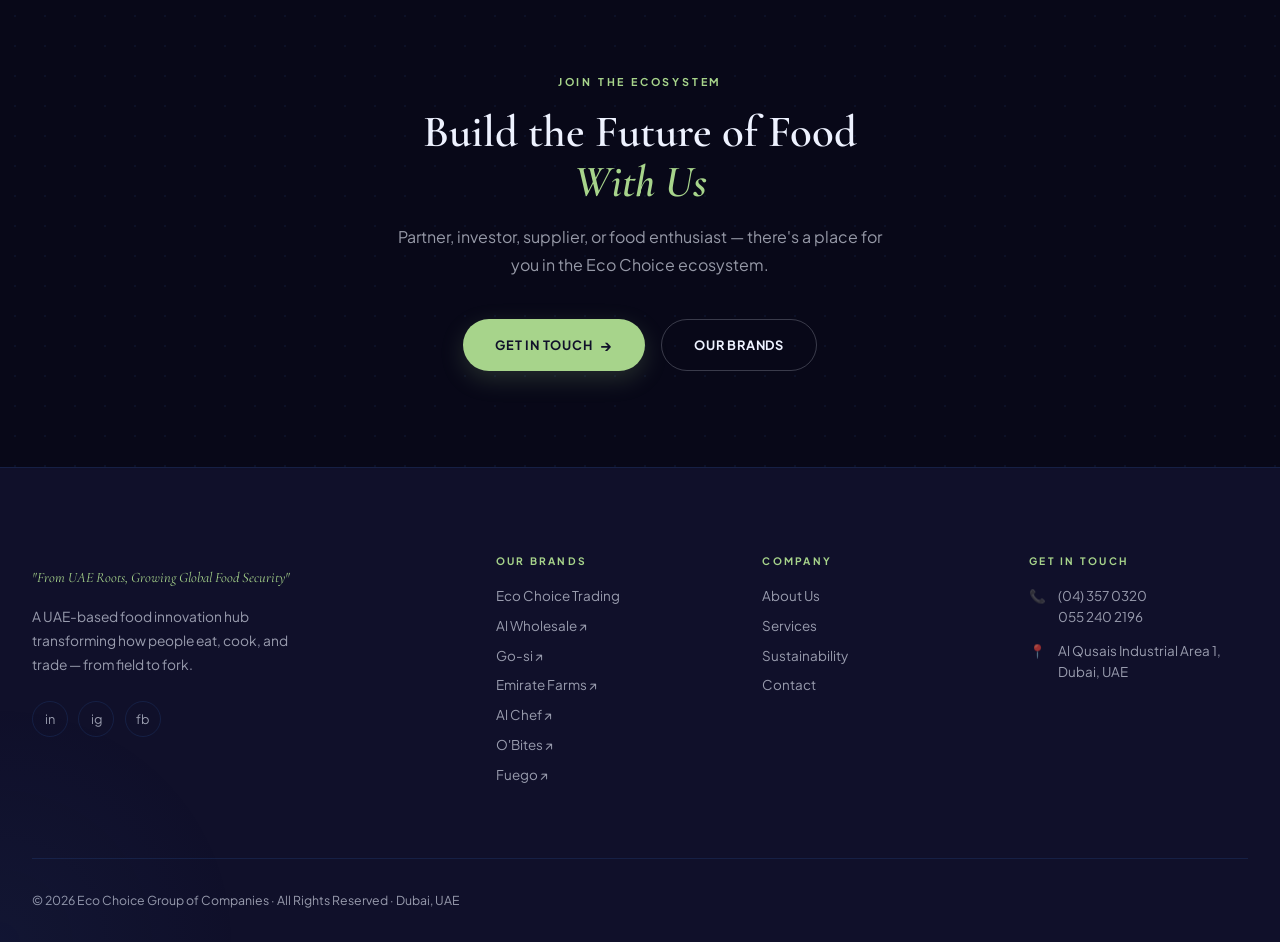
==== commit 37006c30: "website development" ====
--- a/about.html
+++ b/about.html
@@ -1,258 +1,153 @@
 <!DOCTYPE html>
 <html lang="en">
 <head>
-  <meta charset="UTF-8" />
-  <meta name="viewport" content="width=device-width, initial-scale=1.0" />
-  <title>About Us — Eco Choice Group of Companies</title>
-  <meta name="description" content="Learn about Eco Choice Group — a UAE-based food innovation hub with a vision to transform the food ecosystem from field to fork." />
-  <link rel="icon" href="https://ecochoicegroup.com/wp-content/uploads/2025/12/ecg-logo.png" type="image/png" />
-  <link rel="stylesheet" href="style.css" />
-  <style>
-    /* ===== HERO ===== */
-    .about-hero {
-      min-height: 75vh;
-      display: flex;
-      align-items: center;
-      position: relative;
-      overflow: hidden;
-      padding: 9rem 0 5rem;
-      background: var(--black);
-    }
-    .about-hero::before {
-      content: '';
-      position: absolute;
-      inset: 0;
-      background:
-        radial-gradient(ellipse 70% 80% at 0% 50%, rgba(14,51,32,0.8) 0%, transparent 60%),
-        radial-gradient(ellipse 50% 50% at 100% 0%, rgba(26,92,56,0.2) 0%, transparent 60%);
-    }
-    .about-hero .container { position: relative; z-index: 2; }
-    .hero-cols { display: grid; grid-template-columns: 1fr 1fr; gap: 4rem; align-items: center; }
-    .hero-left h1 {
-      font-size: clamp(3rem, 7vw, 6rem);
-      font-family: var(--font-display);
-      font-weight: 300;
-      line-height: 1.05;
-      margin: 1rem 0 1.5rem;
-    }
-    .hero-left h1 em { color: var(--gold); font-style: italic; }
-    .hero-left p { color: var(--white-dim); font-size: 1.05rem; line-height: 1.7; max-width: 480px; }
-    .hero-right {
-      display: grid;
-      grid-template-columns: 1fr 1fr;
-      gap: 1rem;
-    }
-    .hero-stat-card {
-      background: var(--white-ghost);
-      border: 1px solid var(--border);
-      border-radius: var(--radius);
-      padding: 1.8rem;
-      backdrop-filter: blur(12px);
-      transition: var(--transition);
-    }
-    .hero-stat-card:hover { border-color: rgba(200,164,90,0.3); background: rgba(26,92,56,0.15); }
-    .hero-stat-card .num { font-family: var(--font-display); font-size: 2.8rem; font-weight: 300; color: var(--gold); line-height: 1; }
-    .hero-stat-card .lbl { font-size: 0.75rem; color: var(--white-dim); text-transform: uppercase; letter-spacing: 0.1em; margin-top: 0.5rem; }
-
-    /* ===== STORY ===== */
-    .story-section { padding: 7rem 0; }
-    .story-timeline {
-      position: relative;
-      max-width: 800px;
-      margin: 4rem auto 0;
-    }
-    .story-timeline::before {
-      content: '';
-      position: absolute;
-      left: 24px;
-      top: 0; bottom: 0;
-      width: 1px;
-      background: linear-gradient(to bottom, var(--green), var(--gold), transparent);
-    }
-    .timeline-item {
-      display: flex;
-      gap: 2rem;
-      margin-bottom: 3rem;
-      position: relative;
-    }
-    .timeline-dot {
-      width: 48px;
-      height: 48px;
-      border-radius: 50%;
-      background: var(--dark-card);
-      border: 1px solid var(--border-green);
-      display: flex;
-      align-items: center;
-      justify-content: center;
-      flex-shrink: 0;
-      font-size: 1.2rem;
-      position: relative;
-      z-index: 1;
-    }
-    .timeline-content { padding-top: 0.8rem; }
-    .timeline-year { font-size: 0.72rem; letter-spacing: 0.2em; text-transform: uppercase; color: var(--gold); margin-bottom: 0.4rem; }
-    .timeline-content h3 { font-family: var(--font-body); font-size: 1.1rem; font-weight: 600; color: var(--white); margin-bottom: 0.5rem; }
-    .timeline-content p { font-size: 0.88rem; color: var(--white-dim); line-height: 1.7; }
-
-    /* ===== VISION MISSION ===== */
-    .vm-section { padding: 7rem 0; background: var(--dark); }
-    .vm-grid { display: grid; grid-template-columns: 1fr 1fr; gap: 2rem; margin-top: 4rem; }
-    .vm-card {
-      background: rgba(17,26,20,0.5);
-      border: 1px solid var(--border);
-      border-radius: var(--radius-lg);
-      padding: 3rem;
-      position: relative;
-      overflow: hidden;
-      transition: var(--transition);
-    }
-    .vm-card::before {
-      content: '';
-      position: absolute;
-      top: 0; left: 0; right: 0;
-      height: 3px;
-    }
-    .vm-card.vision::before { background: linear-gradient(90deg, var(--green), var(--green-light)); }
-    .vm-card.mission::before { background: linear-gradient(90deg, var(--gold), var(--gold-light)); }
-    .vm-card:hover { border-color: rgba(200,164,90,0.25); transform: translateY(-4px); }
-    .vm-icon { font-size: 3rem; margin-bottom: 1.5rem; display: block; }
-    .vm-card h3 { font-family: var(--font-display); font-size: 2rem; color: var(--white); margin-bottom: 1rem; }
-    .vm-card p { color: var(--white-dim); line-height: 1.8; font-size: 0.95rem; }
-
-    /* ===== VALUES ===== */
-    .values-section { padding: 7rem 0; }
-    .values-grid {
-      display: grid;
-      grid-template-columns: repeat(4, 1fr);
-      gap: 1.5rem;
-      margin-top: 4rem;
-    }
-    .value-card {
-      text-align: center;
-      padding: 2.5rem 1.5rem;
-      background: var(--white-ghost);
-      border: 1px solid var(--border);
-      border-radius: var(--radius-lg);
-      transition: var(--transition);
-    }
-    .value-card:hover {
-      background: rgba(26,92,56,0.15);
-      border-color: var(--green-light);
-      transform: translateY(-6px);
-    }
-    .value-card .icon { font-size: 2.5rem; display: block; margin-bottom: 1.2rem; }
-    .value-card h3 { font-family: var(--font-body); font-size: 1rem; font-weight: 600; color: var(--white); margin-bottom: 0.8rem; }
-    .value-card p { font-size: 0.83rem; color: var(--white-dim); line-height: 1.6; }
-
-    /* ===== COMMITMENT ===== */
-    .commitment-section {
-      padding: 7rem 0;
-      background: var(--dark);
-      position: relative;
-      overflow: hidden;
-    }
-    .commitment-section::after {
-      content: '';
-      position: absolute;
-      right: -100px; bottom: -100px;
-      width: 400px; height: 400px;
-      border-radius: 50%;
-      background: radial-gradient(circle, rgba(200,164,90,0.06) 0%, transparent 70%);
-    }
-    .commit-grid { display: grid; grid-template-columns: 1fr 1fr; gap: 5rem; align-items: center; }
-    .commit-items { display: flex; flex-direction: column; gap: 1.5rem; }
-    .commit-item {
-      display: flex;
-      gap: 1.2rem;
-      align-items: flex-start;
-      padding: 1.5rem;
-      border-radius: var(--radius);
-      border: 1px solid transparent;
-      transition: var(--transition);
-    }
-    .commit-item:hover { background: rgba(26,92,56,0.1); border-color: var(--border-green); }
-    .commit-num {
-      font-family: var(--font-display);
-      font-size: 2.5rem;
-      font-weight: 300;
-      color: var(--green-light);
-      line-height: 1;
-      flex-shrink: 0;
-      min-width: 2rem;
-    }
-    .commit-item h4 { font-family: var(--font-body); font-size: 0.95rem; font-weight: 600; color: var(--white); margin-bottom: 0.4rem; }
-    .commit-item p { font-size: 0.85rem; color: var(--white-dim); line-height: 1.6; }
-
-    /* ===== RESPONSIVE ===== */
-    @media (max-width: 1024px) {
-      .values-grid { grid-template-columns: 1fr 1fr; }
-    }
-    @media (max-width: 768px) {
-      .hero-cols { grid-template-columns: 1fr; }
-      .hero-right { grid-template-columns: 1fr 1fr; }
-      .vm-grid { grid-template-columns: 1fr; }
-      .commit-grid { grid-template-columns: 1fr; gap: 3rem; }
-    }
-  </style>
+<meta charset="UTF-8"/><meta name="viewport" content="width=device-width,initial-scale=1.0"/>
+<title>About Us — Eco Choice Group of Companies</title>
+<meta name="description" content="Learn about Eco Choice Group — transforming the global food value chain with authentic, innovative, and sustainable concepts. UAE-based food innovation hub."/>
+<link rel="icon" href="https://ecochoicegroup.com/wp-content/uploads/2025/12/ecg-logo.png"/>
+<link rel="stylesheet" href="style.css"/>
+<style>
+/* ── HERO ── */
+.ah{
+  min-height:80vh;display:flex;align-items:center;
+  position:relative;overflow:hidden;padding:9rem 0 6rem;background:var(--black);
+}
+.ah::before{content:'';position:absolute;inset:0;background:linear-gradient(145deg,var(--navy-deep) 0%,var(--black) 55%);}
+.ah::after{content:'';position:absolute;inset:0;background:radial-gradient(ellipse 70% 80% at 2% 55%,rgba(46,97,173,.3) 0%,transparent 60%);}
+.ah .container{position:relative;z-index:2;}
+.ah-grid{display:grid;grid-template-columns:1.3fr 1fr;gap:5rem;align-items:center;}
+.ah-h1{font-family:var(--font-display);font-size:clamp(3rem,7vw,6.5rem);font-weight:300;line-height:1.0;margin:1.2rem 0 1.5rem;}
+.ah-h1 em{color:var(--green);font-style:italic;}
+.ah-stat-grid{display:grid;grid-template-columns:1fr 1fr;gap:1rem;}
+.ah-stat{
+  background:rgba(28,28,72,.7);border:1px solid var(--border);border-radius:var(--radius);
+  padding:1.8rem;backdrop-filter:blur(12px);transition:var(--t);
+}
+.ah-stat:hover{border-color:var(--border-green);background:rgba(46,97,173,.18);}
+.ah-stat .n{font-family:var(--font-display);font-size:2.8rem;font-weight:300;color:var(--green);line-height:1;}
+.ah-stat .l{font-size:.72rem;text-transform:uppercase;letter-spacing:.12em;color:var(--white-dim);margin-top:.4rem;}
+
+/* ── STORY TIMELINE ── */
+.story-sect{padding:7rem 0;}
+.timeline{position:relative;max-width:800px;margin:4rem auto 0;}
+.timeline::before{
+  content:'';position:absolute;left:24px;top:0;bottom:0;
+  width:1px;background:linear-gradient(to bottom,var(--blue),var(--green),transparent);
+}
+.tl-item{display:flex;gap:2rem;margin-bottom:3rem;position:relative;}
+.tl-dot{
+  width:50px;height:50px;border-radius:50%;
+  background:var(--navy-card);border:1px solid var(--border-blue);
+  background-color: aliceblue;
+  display:flex;align-items:center;justify-content:center;
+  flex-shrink:0;position:relative;z-index:1;
+}
+.tl-dot svg{width:20px;height:20px;stroke:var(--green);fill:none;stroke-width:2;}
+.tl-body{padding-top:.8rem;}
+.tl-yr{font-size:.68rem;letter-spacing:.22em;text-transform:uppercase;color:var(--green);margin-bottom:.4rem;font-weight:700;}
+.tl-body h3{font-family:var(--font-body);font-size:1.05rem;font-weight:700;color:var(--white);margin-bottom:.5rem;}
+.tl-body p{font-size:.86rem;color:var(--white-dim);line-height:1.72;}
+
+/* ── VISION MISSION ── */
+.vm-sect{padding:7rem 0;background:var(--navy-deep);}
+.vm-grid{display:grid;grid-template-columns:1fr 1fr;gap:2rem;margin-top:4rem;}
+.vm-card{
+  border-radius:var(--radius-xl);padding:3rem;
+  border:1px solid var(--border);position:relative;overflow:hidden;transition:var(--t);
+}
+.vm-card::before{content:'';position:absolute;top:0;left:0;right:0;height:3px;}
+.vm-card.vision::before{background:linear-gradient(90deg,var(--blue),var(--blue-light));}
+.vm-card.mission::before{background:linear-gradient(90deg,var(--green),var(--green-mid));}
+.vm-card:hover{border-color:rgba(167,212,139,.25);transform:translateY(-4px);box-shadow:var(--shadow-blue);}
+.vm-icon{font-size:3rem;display:block;margin-bottom:1.5rem;}
+.vm-card h3{font-family:var(--font-display);font-size:2rem;color:var(--white);margin-bottom:1rem;}
+.vm-card p{color:var(--white-dim);line-height:1.82;font-size:.93rem;}
+.vm-card p+p{margin-top:.9rem;}
+
+/* ── VALUES ── */
+.values-sect{padding:7rem 0;}
+.values-grid{display:grid;grid-template-columns:repeat(5,1fr);gap:1.2rem;margin-top:4rem;}
+.val-card{
+  text-align:center;padding:2.2rem 1.2rem;
+  background:rgba(28,28,72,.35);border:1px solid var(--border);border-radius:var(--radius-lg);
+  transition:var(--t);
+}
+.val-card:hover{background:rgba(46,97,173,.15);border-color:var(--border-blue);transform:translateY(-6px);}
+.val-card svg{width:32px;height:32px;stroke:var(--green);fill:none;stroke-width:1.5;stroke-linecap:round;stroke-linejoin:round;margin-bottom:1rem;}
+.val-card:hover svg{stroke:var(--white);}
+.val-card h4{font-family:var(--font-body);font-size:.9rem;font-weight:700;color:var(--white);margin-bottom:.5rem;}
+.val-card p{font-size:.78rem;color:var(--white-dim);line-height:1.6;}
+
+/* ── MISSION STATEMENT ── */
+.mission-banner{
+  padding:6rem 0;background:linear-gradient(135deg,var(--navy) 0%,var(--navy-deep) 100%);
+  position:relative;overflow:hidden;text-align:center;
+}
+.mission-banner::before{content:'';position:absolute;inset:0;background:radial-gradient(ellipse 80% 80% at 50% 50%,rgba(46,97,173,.2) 0%,transparent 65%);}
+.mission-banner .container{position:relative;z-index:1;}
+.mission-quote{
+  font-family:var(--font-display);font-style:italic;
+  font-size:clamp(1.6rem,3.5vw,2.8rem);color:var(--white);
+  max-width:900px;margin:0 auto;line-height:1.3;
+}
+.mission-quote em{color:var(--green);}
+.mission-by{font-size:.72rem;letter-spacing:.22em;text-transform:uppercase;color:var(--white-dim);margin-top:1.5rem;}
+
+/* ── COMMITMENTS ── */
+.commit-sect{padding:7rem 0;background:var(--navy-deep);}
+.commit-grid{display:grid;grid-template-columns:1fr 1fr;gap:5rem;align-items:center;}
+.commit-items{display:flex;flex-direction:column;gap:1.4rem;}
+.commit-item{
+  display:flex;gap:1.2rem;align-items:flex-start;
+  padding:1.4rem;border-radius:var(--radius);border:1px solid transparent;transition:var(--t);
+}
+.commit-item:hover{background:rgba(46,97,173,.1);border-color:var(--border-blue);}
+.commit-num{font-family:var(--font-display);font-size:2.4rem;font-weight:300;color:var(--blue-light);line-height:1;flex-shrink:0;min-width:2rem;}
+.commit-item h4{font-family:var(--font-body);font-size:.93rem;font-weight:700;color:var(--white);margin-bottom:.35rem;}
+.commit-item p{font-size:.83rem;color:var(--white-dim);line-height:1.68;}
+
+@media(max-width:1100px){.values-grid{grid-template-columns:repeat(3,1fr);}}
+@media(max-width:768px){
+  .ah-grid,.vm-grid,.commit-grid{grid-template-columns:1fr;gap:3rem;}
+  .ah-stat-grid{grid-template-columns:1fr 1fr;}
+  .values-grid{grid-template-columns:1fr 1fr;}
+}
+</style>
 </head>
 <body>
-
-<div class="loader">
-  <div class="loader-logo"><img src="https://ecochoicegroup.com/wp-content/uploads/2025/12/ecg-logo.png" alt="" onerror="this.style.display='none'" /></div>
-  <div class="loader-bar"></div>
-</div>
-
-<nav class="navbar">
-  <div class="nav-inner">
-    <a href="index.html" class="nav-logo">
-      <img src="https://ecochoicegroup.com/wp-content/uploads/2025/12/ecg-logo.png" alt="Eco Choice Group" onerror="this.style.display='none'" />
-      <div class="nav-logo-text">Eco Choice Group<span>of Companies</span></div>
-    </a>
-    <ul class="nav-links">
-      <li><a href="index.html">Home</a></li>
-      <li><a href="about.html" class="active">About</a></li>
-      <li><a href="brands.html">Our Brands</a></li>
-      <li><a href="services.html">Services</a></li>
-      <li><a href="sustainability.html">Sustainability</a></li>
-      <li><a href="contact.html" class="nav-cta">Contact Us</a></li>
-    </ul>
-    <button class="hamburger"><span></span><span></span><span></span></button>
-  </div>
-</nav>
-<div class="mobile-menu">
-  <button class="mobile-close">✕</button>
+<div class="loader"><div class="loader-inner"><img src="https://ecochoicegroup.com/wp-content/uploads/2025/12/ecg-logo.png" alt="" onerror="this.style.display='none'"/><p>Eco Choice Group</p></div><div class="loader-bar"></div></div>
+<nav class="navbar"><div class="nav-inner">
+  <a href="index.html" class="nav-logo"><img src="https://ecochoicegroup.com/wp-content/uploads/2025/12/ecg-logo.png" alt="ECG" onerror="this.style.display='none'"/><div class="nav-logo-text">Eco Choice Group<span>of Companies · UAE</span></div></a>
+  <ul class="nav-links">
+    <li><a href="index.html">Home</a></li><li><a href="about.html" class="active">About</a></li>
+    <li><a href="brands.html">Our Brands</a></li><li><a href="services.html">Services</a></li>
+    <li><a href="sustainability.html">Sustainability</a></li><li><a href="contact.html" class="nav-cta">Contact Us</a></li>
+  </ul>
+  <button class="hamburger"><span></span><span></span><span></span></button>
+</div></nav>
+<div class="mobile-menu"><button class="mobile-close">✕</button>
   <a href="index.html">Home</a><a href="about.html">About</a><a href="brands.html">Our Brands</a>
   <a href="services.html">Services</a><a href="sustainability.html">Sustainability</a><a href="contact.html">Contact</a>
 </div>
 
 <!-- HERO -->
-<section class="about-hero">
+<section class="ah">
   <div class="grid-bg"></div>
   <div class="container">
-    <div class="hero-cols">
-      <div class="hero-left">
-        <div class="brand-badge"><span class="dot"></span> Dubai, United Arab Emirates</div>
-        <h1>The Story<br/>Behind<br/><em>Eco Choice</em></h1>
-        <p>Born from a vision to solve the UAE's food future — we are architects of the new food economy, building systems that nourish communities and sustain the planet.</p>
-        <a href="#story" class="btn btn-primary btn-arrow" style="margin-top:2rem;">Our Journey</a>
-      </div>
-      <div class="hero-right fade-in">
-        <div class="hero-stat-card">
-          <div class="num">9+</div>
-          <div class="lbl">Brands Under One Group</div>
-        </div>
-        <div class="hero-stat-card">
-          <div class="num">7</div>
-          <div class="lbl">Emirates Covered</div>
-        </div>
-        <div class="hero-stat-card">
-          <div class="num">100%</div>
-          <div class="lbl">Halal Certified Products</div>
-        </div>
-        <div class="hero-stat-card">
-          <div class="num">∞</div>
-          <div class="lbl">Commitment to Sustainability</div>
-        </div>
+    <div class="ah-grid">
+      <div>
+        <div class="brand-badge"><span class="dot"></span> Dubai, United Arab Emirates · Est. 2018</div>
+        <h1 class="ah-h1">
+          The Story<br/>Behind<br/><em>Eco Choice</em>
+        </h1>
+        <p style="color:var(--white-dim);font-size:1.05rem;line-height:1.78;max-width:480px;margin-bottom:2rem;">Born from a vision to solve the UAE's food future — we are architects of the new food economy, building systems that nourish communities and sustain the planet.</p>
+        <a href="#story" class="btn btn-primary btn-arrow">Our Journey</a>
+      </div>
+      <div class="ah-stat-grid fade-in">
+        <div class="ah-stat"><div class="n">9+</div><div class="l">Brands in Portfolio</div></div>
+        <div class="ah-stat"><div class="n">22</div><div class="l">Vehicle Fleet</div></div>
+        <div class="ah-stat"><div class="n">100%</div><div class="l">Halal Certified</div></div>
+        <div class="ah-stat"><div class="n">7</div><div class="l">Emirates Served</div></div>
       </div>
     </div>
   </div>
@@ -260,54 +155,63 @@
 
 <div class="glow-line"></div>
 
-<!-- STORY -->
-<section class="story-section" id="story">
+<!-- STORY TIMELINE -->
+<section class="story-sect" id="story">
   <div class="container">
     <div class="section-header fade-in">
       <span class="label-tag">Our Journey</span>
-      <h2 class="display-md">From Idea to<br/><em style="color:var(--gold)">Institution</em></h2>
+      <h2 class="display-md">From Seed to<br/><em style="color:var(--green)">Ecosystem</em></h2>
       <div class="divider"></div>
-      <p>What started as a bold idea to reinvent how the UAE accesses food has grown into a multi-brand food innovation group touching every layer of the supply chain.</p>
-    </div>
-    <div class="story-timeline">
-      <div class="timeline-item fade-in">
-        <div class="timeline-dot">🌱</div>
-        <div class="timeline-content">
-          <div class="timeline-year">Foundation · 2018</div>
+      <p>A bold idea to reimagine how the UAE accesses food has grown into a multi-brand food innovation group spanning the entire supply chain.</p>
+    </div>
+      <div class="tl-item fade-in">
+        <div class="tl-dot">
+          <img src="https://cdn-icons-png.flaticon.com/128/2191/2191184.png" alt="Foundation Icon" style="width: 24px; height: 24px; object-fit: contain;">
+        </div>
+        <div class="tl-body">
+          <div class="tl-yr">Foundation · 2018</div>
           <h3>The Vision is Planted</h3>
-          <p>Eco Choice Group was founded in Dubai with a single vision: build transparent, sustainable, and scalable food businesses that serve the UAE's growing and diverse population. Eco Choice General Trading LLC was the first entity — the seed from which the group grew.</p>
-        </div>
-      </div>
-      <div class="timeline-item fade-in delay-1">
-        <div class="timeline-dot">🏗️</div>
-        <div class="timeline-content">
-          <div class="timeline-year">Expansion · 2019–2020</div>
+          <p>Eco Choice Group founded in Dubai with one vision: build transparent, sustainable, and scalable food businesses for the UAE's diverse population. Eco Choice General Trading LLC was the seed — the origin of the entire ecosystem.</p>
+        </div>
+      </div>      
+      <div class="tl-item fade-in delay-1">
+        <div class="tl-dot">
+          <img src="https://cdn-icons-png.flaticon.com/512/2285/2285559.png " alt="Growth Icon" style="width: 24px; height: 24px; object-fit:contain;">
+        </div>
+        <div class="tl-body">
+          <div class="tl-yr">Growth · 2019–2022</div>
           <h3>Building the Supply Chain</h3>
-          <p>Al Wholesale was launched as a dedicated B2B food wholesale platform, connecting thousands of food businesses across the UAE to premium suppliers. Simultaneously, Eco Choice Meat Products LLC was established to control quality at the processing level.</p>
-        </div>
-      </div>
-      <div class="timeline-item fade-in delay-2">
-        <div class="timeline-dot">🧑‍🍳</div>
-        <div class="timeline-content">
-          <div class="timeline-year">Consumer Brands · 2021–2022</div>
-          <h3>Reaching the End Consumer</h3>
-          <p>The group extended its reach directly to consumers with Al Chef To Home — a premium marinated and ready-to-cook meat delivery brand. Emirate Farms was established to strengthen local agricultural roots and champion food sovereignty in the UAE.</p>
-        </div>
-      </div>
-      <div class="timeline-item fade-in delay-3">
-        <div class="timeline-dot">🍽️</div>
-        <div class="timeline-content">
-          <div class="timeline-year">Restaurant & Dining · 2022–2023</div>
-          <h3>Opening Restaurant Concepts</h3>
-          <p>Meat & Bites Restaurant LLC was launched as a premium dining experience. O'Bites, the UAE's creative O-shaped bite concept, opened at Deira City Centre, bringing a unique and fun food experience rooted in local culture and global flavors.</p>
-        </div>
-      </div>
-      <div class="timeline-item fade-in delay-4">
-        <div class="timeline-dot">🔥</div>
-        <div class="timeline-content">
-          <div class="timeline-year">Innovation · 2024–Present</div>
-          <h3>Fuego, Go-si & The Future</h3>
-          <p>Fuego arrived with bold, fire-inspired flavors, and Go-si introduced a tech-enabled food discovery and delivery model. Today, Eco Choice Group is a fully integrated food ecosystem — and we're only getting started.</p>
+          <p>Al Wholesale launched as a dynamic B2B food platform connecting buyers and sellers with real-time pricing. Eco Choice Meat Products LLC established to control quality from processing to shelf. A fleet of 22 vehicles deployed for reliable UAE-wide delivery.</p>
+        </div>
+      </div>
+      <div class="tl-item fade-in delay-2">
+        <div class="tl-dot">
+          <img src="https://cdn-icons-png.flaticon.com/512/10139/10139538.png" alt="Comsumer Icon" style="width: 24px; height: 24px; object-fit: contain;">
+        </div>
+        <div class="tl-body">
+          <div class="tl-yr">Consumer Expansion · 2023</div>
+          <h3>Reaching Every Home & Table</h3>
+          <p>Al Chef To Home launched — delivering expertly marinated, ready-to-cook Halal products to modern homes across online and offline platforms. Now available in Carrefour, Nesto, Ansar Group, Safari Mall, West Zone, Al Madina, and Day to Day.</p>
+        </div>
+      </div>
+      <div class="tl-item fade-in delay-3">
+        <div class="tl-dot">
+          <img src="https://cdn-icons-png.flaticon.com/512/620/620798.png" alt="Farm Icon" style="width: 24px; height: 24px; object-fit:contain;">
+        </div>
+        <div class="tl-body">
+          <div class="tl-yr">Farm & QSR · 2024</div>
+          <h3>Local Roots, Bold Concepts</h3>
+          <p>Emirate Farms established to champion UAE food sovereignty through climate-resilient local agriculture. O'Bites — the UAE's first Micro-QSR concept — opened with globally inspired bites from locally sourced ingredients, ready in 60 seconds.</p>
+        </div>
+      </div>
+      <div class="tl-item fade-in delay-4">
+        <div class="tl-dot">
+          <img src="https://cdn-icons-png.flaticon.com/512/10760/10760625.png" alt="Innovation Fire Icon" style="width: 24px; height: 24px; object-fit:contain;">
+        </div>
+        <div class="tl-body">
+          <div class="tl-yr">Innovation · 2025–2026</div>
+          <h3>Fuego, Liquid Eggs & Manufacturing</h3>
+          <p>Fuego launched in 2025 — exclusive private dining with authentic Mexican roots and Texan soul. Emirates Liquid Egg Project and Al Wholesale Centralised Manufacturing are arriving in 2026, further expanding our innovation-driven ecosystem.</p>
         </div>
       </div>
     </div>
@@ -317,7 +221,7 @@
 <div class="glow-line"></div>
 
 <!-- VISION MISSION -->
-<section class="vm-section">
+<section class="vm-sect">
   <div class="container">
     <div class="section-header fade-in">
       <span class="label-tag">Direction</span>
@@ -326,23 +230,40 @@
     </div>
     <div class="vm-grid">
       <div class="vm-card vision fade-in">
-        <span class="vm-icon">🔭</span>
+        <span class="vm-icon">
+          <img src="https://cdn-icons-png.flaticon.com/512/1933/1933960.png" alt="Our Vision Icon" style="height: 45px; width: 45px; background-color:aliceblue;" >
+        </span>
         <h3>Our Vision</h3>
-        <p>To be the UAE's most trusted and innovative food group — an ecosystem that serves as the backbone of the region's food security, connecting farms to consumers through ethical, transparent, and scalable systems that nourish both people and the planet.</p>
-        <p style="margin-top:1rem;">We envision a future where every meal consumed in the UAE traces back to a system that is responsible, efficient, and built with integrity.</p>
-      </div>
-      <div class="vm-card mission fade-in delay-1">
-        <span class="vm-icon">🎯</span>
-        <h3>Our Mission</h3>
-        <p>To build, grow, and operate a portfolio of high-impact food brands that span the full value chain — from climate-resilient farms to innovative restaurant concepts — while embedding sustainability, quality, and community impact into every decision we make.</p>
-        <p style="margin-top:1rem;">We exist to make great food more accessible, transparent, and sustainable for the communities we serve across the Emirates and beyond.</p>
-      </div>
-    </div>
-  </div>
-</section>
-
-<!-- VALUES -->
-<section class="values-section">
+        <p>To transform the global food value chain with authentic, innovative, and sustainable concepts — establishing Eco Choice Group as the UAE's most trusted food ecosystem and a beacon of food security for the region and the world.</p>
+        <p>We envision a future where every meal traces back to a system that is responsible, efficient, and built with genuine integrity — from UAE roots to global impact.</p>
+      </div>
+<div class="vm-card mission fade-in delay-1">
+  <span class="vm-icon">
+    <svg viewBox="0 0 24 24" width="48" height="48" fill="none" stroke="white" stroke-width="2" stroke-linecap="round" stroke-linejoin="round">
+      <circle cx="12" cy="12" r="10"></circle>
+      <circle cx="12" cy="12" r="6"></circle>
+      <circle cx="12" cy="12" r="2"></circle>
+    </svg>
+    </span>
+  <h3>Our Mission</h3>
+  <p>To scale sustainable food and lifestyle concepts that drive authenticity, food security, and community impact — delivering seamless, fast, and value-driven experiences from field to fork.</p>
+  <p>We exist to make exceptional food accessible, transparent, and sustainable for every community we serve — through innovation, integrity, and an unwavering commitment to excellence.</p>
+</div>
+  </div>
+</section>
+
+<!-- MISSION BANNER QUOTE -->
+<section class="mission-banner">
+  <div class="container">
+    <div class="fade-in">
+      <p class="mission-quote">"We're not just creating food businesses — we're building scalable concepts that reimagine the value chain from <em>field to fork</em> through efficient, transparent, and sustainable systems."</p>
+      <p class="mission-by">— Eco Choice Group · UAE</p>
+    </div>
+  </div>
+</section>
+
+<!-- CORE VALUES -->
+<section class="values-sect">
   <div class="container">
     <div class="section-header fade-in">
       <span class="label-tag">What Drives Us</span>
@@ -350,69 +271,62 @@
       <div class="divider"></div>
     </div>
     <div class="values-grid">
-      <div class="value-card fade-in">
-        <span class="icon">🌿</span>
-        <h3>Sustainability</h3>
-        <p>Every business decision is filtered through the lens of long-term environmental and social responsibility. We build for generations, not quarters.</p>
-      </div>
-      <div class="value-card fade-in delay-1">
-        <span class="icon">💡</span>
-        <h3>Innovation</h3>
-        <p>From farm technology to food concepts, we continuously challenge convention and seek better ways to serve our customers and communities.</p>
-      </div>
-      <div class="value-card fade-in delay-2">
-        <span class="icon">✨</span>
-        <h3>Authenticity</h3>
-        <p>Real ingredients. Real stories. Real impact. We believe that authenticity in what we do is the foundation of long-lasting trust and great taste.</p>
-      </div>
-      <div class="value-card fade-in delay-3">
-        <span class="icon">🤝</span>
-        <h3>Community Impact</h3>
-        <p>The communities we serve are the reason we exist. We invest in local economies, support food security, and create meaningful employment across the UAE.</p>
-      </div>
-    </div>
-  </div>
-</section>
-
-<!-- COMMITMENT -->
-<section class="commitment-section">
+      <div class="val-card fade-in">
+        <svg viewBox="0 0 24 24"><path d="M12 2L3 7v6c0 5.55 3.84 10.74 9 12 5.16-1.26 9-6.45 9-12V7l-9-5zM12 17l-4-4 1.41-1.41L12 14.17l5.59-5.59L19 10l-7 7z"/></svg>
+        <h4>Food Security</h4>
+        <p>Always listening, always adapting — ensuring stable access to nutritious food across the UAE.</p>
+      </div>
+      <div class="val-card fade-in delay-1">
+        <svg viewBox="0 0 24 24"><circle cx="11" cy="11" r="8"></circle><line x1="21" y1="21" x2="16.65" y2="16.65"></line></svg>
+        <h4>Integrity</h4>
+        <p>Building trust through transparency and reliability in every product, partnership, and process.</p>
+      </div>
+      <div class="val-card fade-in delay-2">
+        <svg viewBox="0 0 24 24"><path d="M9 21h6v-1H9v1zm3-19C8.14 2 5 5.14 5 9c0 2.38 1.19 4.47 3 5.74V17c0 .55.45 1 1 1h6c.55 0 1-.45 1-1v-2.26c1.81-1.27 3-3.36 3-5.74 0-3.86-3.14-7-7-7zm2.85 11.1l-.85.6V16h-4v-2.3l-.85-.6C8.25 12.1 7 10.65 7 9c0-2.76 2.24-5 5-5s5 2.24 5 5c0 1.65-1.25 3.1-3.15 4.1z"/></svg>
+        <h4>Innovation</h4>
+        <p>Reimagining the ordinary with practical, scalable ideas that genuinely serve our communities.</p>
+      </div>
+      <div class="val-card fade-in delay-3">
+        <svg viewBox="0 0 24 24"><path d="M12 15l-2 5l-2-5l-5-2l5-2l2-5l2 5l5 2z"/></svg>
+        <h4>Excellence</h4>
+        <p>Setting benchmarks in quality, hygiene, and service — never settling for less than the best.</p>
+      </div>
+      <div class="val-card fade-in delay-4">
+        <svg viewBox="0 0 24 24"><path d="M12 2L2 7l10 5 10-5-10-5zM2 17l10 5 10-5M2 12l10 5 10-5"/></svg>
+        <h4>Sustainability</h4>
+        <p>Partnering with nature and community for long-term value — building for generations, not quarters.</p>
+      </div>
+    </div>
+  </div>
+</section>
+
+<!-- COMMITMENTS -->
+<section class="commit-sect">
   <div class="container">
     <div class="commit-grid">
       <div class="fade-in-left">
         <span class="label-tag">Our Promise</span>
-        <h2 class="display-md" style="margin:1rem 0;">A Commitment<br/>Beyond<br/><em style="color:var(--gold)">Business</em></h2>
+        <h2 class="display-md" style="margin:1rem 0;">A Commitment<br/>Beyond <em style="color:var(--green)">Business</em></h2>
         <div class="divider divider-left"></div>
-        <p style="color:var(--white-dim);line-height:1.8;">At Eco Choice Group, we hold ourselves to a higher standard. Our commitment to the UAE, its people, and its food future goes beyond profit margins and market share. We measure success by the impact we leave behind.</p>
-        <a href="sustainability.html" class="btn btn-primary btn-arrow" style="margin-top:2rem;">See Our Impact</a>
+        <p style="color:var(--white-dim);line-height:1.82;margin-bottom:1.5rem;">At Eco Choice Group, we hold ourselves to a higher standard. Our commitment to the UAE, its people, and its food future goes beyond profit margins — we measure success by the impact we leave behind.</p>
+        <a href="sustainability.html" class="btn btn-primary btn-arrow">Our Impact Story</a>
       </div>
       <div class="commit-items fade-in-right">
         <div class="commit-item">
           <div class="commit-num">01</div>
-          <div>
-            <h4>UAE Food Security</h4>
-            <p>Active investment in local food systems and supply chain resilience to support the UAE's national food security agenda.</p>
-          </div>
+          <div><h4>UAE Food Security Support</h4><p>Active investment in local food systems supporting the UAE's national food security and Vision 2031 agenda.</p></div>
         </div>
         <div class="commit-item">
           <div class="commit-num">02</div>
-          <div>
-            <h4>Quality Without Compromise</h4>
-            <p>Uncompromising Halal standards, food safety protocols, and ingredient quality across every brand and product category.</p>
-          </div>
+          <div><h4>Quality Without Compromise</h4><p>Halal certification, food safety protocols, and hygiene excellence across every brand and product category, always.</p></div>
         </div>
         <div class="commit-item">
           <div class="commit-num">03</div>
-          <div>
-            <h4>People & Partnerships</h4>
-            <p>We build lasting relationships with farmers, suppliers, partners, and customers — treating every stakeholder with respect and fairness.</p>
-          </div>
+          <div><h4>Empowering Partners</h4><p>Transparent, real-time tools and a fleet of 22 vehicles — empowering suppliers and buyers with visibility and reliability.</p></div>
         </div>
         <div class="commit-item">
           <div class="commit-num">04</div>
-          <div>
-            <h4>Transparent Operations</h4>
-            <p>From sourcing to serving, our supply chain is designed around transparency, traceability, and trust at every step.</p>
-          </div>
+          <div><h4>Community-Driven Growth</h4><p>Creating meaningful employment, supporting local farmers, and making nutritious food accessible for all communities.</p></div>
         </div>
       </div>
     </div>
@@ -423,11 +337,11 @@
 <section style="padding:6rem 0;text-align:center;position:relative;">
   <div class="grid-bg"></div>
   <div class="container fade-in" style="position:relative;z-index:1;">
-    <span class="label-tag">Join Our Journey</span>
-    <h2 class="display-md" style="margin:1rem 0;">Let's Build the Future<br/>of Food <em style="color:var(--gold)">Together</em></h2>
-    <p style="color:var(--white-dim);max-width:500px;margin:0 auto 2.5rem;font-size:1rem;">Whether you're a partner, investor, supplier, or food lover — there's a place for you in the Eco Choice ecosystem.</p>
+    <span class="label-tag">Join the Ecosystem</span>
+    <h2 class="display-md" style="margin:1rem 0;">Build the Future of Food<br/><em style="color:var(--green)">With Us</em></h2>
+    <p style="color:var(--white-dim);max-width:500px;margin:0 auto 2.5rem;font-size:1rem;line-height:1.75;">Partner, investor, supplier, or food enthusiast — there's a place for you in the Eco Choice ecosystem.</p>
     <div style="display:flex;gap:1rem;justify-content:center;flex-wrap:wrap;">
-      <a href="contact.html" class="btn btn-gold btn-arrow">Get In Touch</a>
+      <a href="contact.html" class="btn btn-green btn-arrow">Get In Touch</a>
       <a href="brands.html" class="btn btn-outline">Our Brands</a>
     </div>
   </div>
@@ -437,46 +351,34 @@
   <div class="container">
     <div class="footer-grid">
       <div class="footer-brand">
-        <img src="https://ecochoicegroup.com/wp-content/uploads/2025/12/ecg-logo.png" alt="Eco Choice Group" onerror="this.style.display='none'" />
-        <p>A UAE-based food innovation hub transforming the way people eat, cook, and trade. Building scalable, sustainable food systems from field to fork.</p>
-        <div class="social-links" style="margin-top:1.5rem;">
-          <a href="#" class="social-link">in</a><a href="#" class="social-link">ig</a><a href="#" class="social-link">fb</a>
-        </div>
-      </div>
-      <div class="footer-col">
-        <h4>Our Brands</h4>
-        <ul>
-          <li><a href="brands.html#general-trading">Eco Choice Trading</a></li>
-          <li><a href="https://www.alwholesale.ae" target="_blank">Al Wholesale ↗</a></li>
-          <li><a href="https://www.go-si.com" target="_blank">Go-si ↗</a></li>
-          <li><a href="https://www.emiratefarms.ae" target="_blank">Emirate Farms ↗</a></li>
-          <li><a href="https://www.alcheftohome.com" target="_blank">Al Chef ↗</a></li>
-          <li><a href="https://www.obites.ae" target="_blank">O'Bites ↗</a></li>
-          <li><a href="https://www.fuego.ae" target="_blank">Fuego ↗</a></li>
-        </ul>
-      </div>
-      <div class="footer-col">
-        <h4>Company</h4>
-        <ul>
-          <li><a href="about.html">About Us</a></li>
-          <li><a href="services.html">Services</a></li>
-          <li><a href="sustainability.html">Sustainability</a></li>
-          <li><a href="brands.html">Our Brands</a></li>
-          <li><a href="contact.html">Contact</a></li>
-        </ul>
-      </div>
-      <div class="footer-col">
-        <h4>Contact</h4>
-        <div class="footer-contact-item"><span class="icon">📞</span><div><div><a href="tel:043570320" style="color:inherit;text-decoration:none;">(04) 357 0320</a></div><div><a href="tel:0552402196" style="color:inherit;text-decoration:none;">055 240 2196</a></div></div></div>
-        <div class="footer-contact-item"><span class="icon">📍</span><span>Al Qusais Industrial Area 1, Dubai, UAE</span></div>
+        <img src="https://ecochoicegroup.com/wp-content/uploads/2025/12/ecg-logo.png" alt="ECG" onerror="this.style.display='none'"/>
+        <div class="footer-tagline">"From UAE Roots, Growing Global Food Security"</div>
+        <p>A UAE-based food innovation hub transforming how people eat, cook, and trade — from field to fork.</p>
+        <div class="social-links" style="margin-top:1.5rem;"><a href="#" class="social-link">in</a><a href="#" class="social-link">ig</a><a href="#" class="social-link">fb</a></div>
+      </div>
+      <div class="footer-col"><h4>Our Brands</h4><ul>
+        <li><a href="brands.html#general-trading">Eco Choice Trading</a></li>
+        <li><a href="https://www.alwholesale.ae" target="_blank">Al Wholesale ↗</a></li>
+        <li><a href="https://www.go-si.com" target="_blank">Go-si ↗</a></li>
+        <li><a href="https://www.emiratefarms.ae" target="_blank">Emirate Farms ↗</a></li>
+        <li><a href="https://www.alcheftohome.com" target="_blank">Al Chef ↗</a></li>
+        <li><a href="https://www.obites.ae" target="_blank">O'Bites ↗</a></li>
+        <li><a href="https://www.fuego.ae" target="_blank">Fuego ↗</a></li>
+      </ul></div>
+      <div class="footer-col"><h4>Company</h4><ul>
+        <li><a href="about.html">About Us</a></li><li><a href="services.html">Services</a></li>
+        <li><a href="sustainability.html">Sustainability</a></li><li><a href="contact.html">Contact</a></li>
+      </ul></div>
+      <div class="footer-col"><h4>Get In Touch</h4>
+        <div class="footer-contact-item"><span class="icon">📞</span><div><a href="tel:043570320" style="color:inherit;text-decoration:none;">(04) 357 0320</a><br/><a href="tel:0552402196" style="color:inherit;text-decoration:none;">055 240 2196</a></div></div>
+        <div class="footer-contact-item"><span class="icon">📍</span><span>Al Qusais Industrial Area 1,<br/>Dubai, UAE</span></div>
       </div>
     </div>
     <div class="footer-bottom">
-      <p>© 2026 Eco Choice Group of Companies. All rights reserved.</p>
+      <p>© 2026 Eco Choice Group of Companies · All Rights Reserved · Dubai, UAE</p>
     </div>
   </div>
 </footer>
-
 <script src="main.js"></script>
 </body>
 </html>
--- a/style.css
+++ b/style.css
@@ -1,527 +1,229 @@
 /* ============================================
-   ECO CHOICE GROUP — GLOBAL STYLESHEET
-   Color Palette: Dark (#0a0f0d) + Forest Green (#1a5c38) + Gold (#c8a45a)
-   ============================================ */
-
-@import url('https://fonts.googleapis.com/css2?family=Cormorant+Garamond:wght@300;400;600;700&family=DM+Sans:wght@300;400;500;600&family=Playfair+Display:wght@700;800&display=swap');
+   ECO CHOICE GROUP — BRAND STYLESHEET v2
+   #1c1c48 Deep Navy | #2e61ad Royal Blue | #a7d48b Leaf Green
+   Tagline: From UAE Roots, Growing Global Food Security
+============================================ */
+@import url('https://fonts.googleapis.com/css2?family=Cormorant+Garamond:ital,wght@0,300;0,400;0,600;0,700;1,300;1,600&family=Plus+Jakarta+Sans:wght@300;400;500;600;700;800&family=Bebas+Neue&display=swap');
 
 :root {
-  --black: #070c0a;
-  --dark: #0d1410;
-  --dark-card: #111a14;
-  --green-deep: #0e3320;
-  --green: #1a5c38;
-  --green-mid: #236b44;
-  --green-light: #2e8b57;
-  --green-glow: rgba(26,92,56,0.4);
-  --gold: #c8a45a;
-  --gold-light: #e0be80;
-  --gold-dim: rgba(200,164,90,0.2);
-  --white: #f5f5f0;
-  --white-dim: rgba(245,245,240,0.7);
-  --white-ghost: rgba(245,245,240,0.08);
-  --border: rgba(200,164,90,0.15);
-  --border-green: rgba(26,92,56,0.4);
-  --font-display: 'Cormorant Garamond', serif;
-  --font-headline: 'Playfair Display', serif;
-  --font-body: 'DM Sans', sans-serif;
-  --radius: 12px;
-  --radius-lg: 20px;
-  --transition: all 0.4s cubic-bezier(0.25, 0.46, 0.45, 0.94);
-  --shadow-green: 0 20px 60px rgba(26,92,56,0.25);
-  --shadow-gold: 0 20px 60px rgba(200,164,90,0.15);
-}
-
-*, *::before, *::after { margin: 0; padding: 0; box-sizing: border-box; }
-
-html { scroll-behavior: smooth; font-size: 16px; }
-
-body {
-  background: var(--black);
-  color: var(--white);
-  font-family: var(--font-body);
-  font-weight: 400;
-  line-height: 1.6;
-  overflow-x: hidden;
-}
-
-/* ===== SCROLLBAR ===== */
-::-webkit-scrollbar { width: 4px; }
-::-webkit-scrollbar-track { background: var(--dark); }
-::-webkit-scrollbar-thumb { background: var(--green); border-radius: 2px; }
-
-/* ===== TYPOGRAPHY ===== */
-h1,h2,h3,h4,h5,h6 { font-family: var(--font-display); font-weight: 600; line-height: 1.1; }
-p { font-family: var(--font-body); }
-
-.display-xl {
-  font-size: clamp(3rem, 8vw, 7.5rem);
-  font-family: var(--font-display);
-  font-weight: 300;
-  letter-spacing: -0.02em;
-  line-height: 1.0;
-}
-.display-lg {
-  font-size: clamp(2.2rem, 5vw, 4.5rem);
-  font-family: var(--font-display);
-  font-weight: 600;
-  letter-spacing: -0.01em;
-  line-height: 1.1;
-}
-.display-md {
-  font-size: clamp(1.6rem, 3vw, 2.8rem);
-  font-family: var(--font-display);
-  font-weight: 600;
-}
-.label-tag {
-  font-family: var(--font-body);
-  font-size: 0.7rem;
-  font-weight: 600;
-  letter-spacing: 0.25em;
-  text-transform: uppercase;
-  color: var(--gold);
-}
-
-/* ===== LAYOUT ===== */
-.container { max-width: 1280px; margin: 0 auto; padding: 0 2rem; }
-.section { padding: 6rem 0; }
-.section-sm { padding: 4rem 0; }
-
-/* ===== NOISE TEXTURE OVERLAY ===== */
-body::before {
-  content: '';
-  position: fixed;
-  inset: 0;
-  background-image: url("data:image/svg+xml,%3Csvg viewBox='0 0 256 256' xmlns='http://www.w3.org/2000/svg'%3E%3Cfilter id='noise'%3E%3CfeTurbulence type='fractalNoise' baseFrequency='0.9' numOctaves='4' stitchTiles='stitch'/%3E%3C/filter%3E%3Crect width='100%25' height='100%25' filter='url(%23noise)' opacity='0.04'/%3E%3C/svg%3E");
-  pointer-events: none;
-  z-index: 9999;
-  opacity: 0.3;
-}
-
-/* ===== NAVIGATION ===== */
-.navbar {
-  position: fixed;
-  top: 0; left: 0; right: 0;
-  z-index: 1000;
-  padding: 1.2rem 0;
-  transition: var(--transition);
-  border-bottom: 1px solid transparent;
-}
-.navbar.scrolled {
-  background: rgba(7,12,10,0.92);
-  backdrop-filter: blur(24px);
-  border-bottom-color: var(--border);
-  padding: 0.8rem 0;
-}
-.nav-inner {
-  max-width: 1280px;
-  margin: 0 auto;
-  padding: 0 2rem;
-  display: flex;
-  align-items: center;
-  justify-content: space-between;
-  gap: 2rem;
-}
-.nav-logo {
-  display: flex;
-  align-items: center;
-  gap: 0.8rem;
-  text-decoration: none;
-}
-.nav-logo img {
-  height: 44px;
-  width: auto;
-  filter: brightness(1.1);
-}
-.nav-logo-text {
-  font-family: var(--font-display);
-  font-size: 1.1rem;
-  font-weight: 600;
-  color: var(--white);
-  line-height: 1.2;
-}
-.nav-logo-text span { color: var(--gold); display: block; font-size: 0.65rem; letter-spacing: 0.2em; text-transform: uppercase; font-weight: 400; }
-.nav-links {
-  display: flex;
-  align-items: center;
-  gap: 0.2rem;
-  list-style: none;
-}
-.nav-links a {
-  color: var(--white-dim);
-  text-decoration: none;
-  font-size: 0.82rem;
-  font-weight: 500;
-  padding: 0.5rem 0.9rem;
-  border-radius: 6px;
-  transition: var(--transition);
-  letter-spacing: 0.02em;
-}
-.nav-links a:hover, .nav-links a.active {
-  color: var(--white);
-  background: var(--white-ghost);
-}
-.nav-cta {
-  background: var(--green);
-  color: var(--white) !important;
-  padding: 0.55rem 1.4rem !important;
-  border-radius: 50px !important;
-  font-weight: 500 !important;
-}
-.nav-cta:hover { background: var(--green-light) !important; }
-
-.hamburger {
-  display: none;
-  flex-direction: column;
-  gap: 5px;
-  cursor: pointer;
-  background: none;
-  border: none;
-  padding: 4px;
-}
-.hamburger span {
-  display: block;
-  width: 22px;
-  height: 1.5px;
-  background: var(--white);
-  transition: var(--transition);
-}
-
-.mobile-menu {
-  display: none;
-  position: fixed;
-  inset: 0;
-  background: rgba(7,12,10,0.97);
-  backdrop-filter: blur(20px);
-  z-index: 999;
-  flex-direction: column;
-  align-items: center;
-  justify-content: center;
-  gap: 2rem;
-}
-.mobile-menu.open { display: flex; }
-.mobile-menu a {
-  font-family: var(--font-display);
-  font-size: 2rem;
-  color: var(--white);
-  text-decoration: none;
-  opacity: 0.8;
-  transition: var(--transition);
-}
-.mobile-menu a:hover { color: var(--gold); opacity: 1; }
-.mobile-close {
-  position: absolute;
-  top: 2rem; right: 2rem;
-  background: none;
-  border: none;
-  color: var(--white);
-  font-size: 1.5rem;
-  cursor: pointer;
-}
-
-/* ===== BUTTONS ===== */
-.btn {
-  display: inline-flex;
-  align-items: center;
-  gap: 0.5rem;
-  padding: 0.9rem 2rem;
-  border-radius: 50px;
-  font-family: var(--font-body);
-  font-size: 0.85rem;
-  font-weight: 600;
-  letter-spacing: 0.05em;
-  text-transform: uppercase;
-  text-decoration: none;
-  border: none;
-  cursor: pointer;
-  transition: var(--transition);
-}
-.btn-primary {
-  background: var(--green);
-  color: var(--white);
-  box-shadow: 0 8px 32px rgba(26,92,56,0.4);
-}
-.btn-primary:hover {
-  background: var(--green-light);
-  transform: translateY(-2px);
-  box-shadow: 0 16px 48px rgba(26,92,56,0.5);
-}
-.btn-gold {
-  background: var(--gold);
-  color: var(--dark);
-  box-shadow: 0 8px 32px rgba(200,164,90,0.3);
-}
-.btn-gold:hover {
-  background: var(--gold-light);
-  transform: translateY(-2px);
-}
-.btn-outline {
-  background: transparent;
-  color: var(--white);
-  border: 1px solid rgba(245,245,240,0.3);
-}
-.btn-outline:hover {
-  border-color: var(--gold);
-  color: var(--gold);
-  transform: translateY(-2px);
-}
-.btn-arrow::after { content: '→'; font-size: 1rem; }
-
-/* ===== CARDS ===== */
-.glass-card {
-  background: rgba(17,26,20,0.6);
-  backdrop-filter: blur(20px);
-  border: 1px solid var(--border);
-  border-radius: var(--radius-lg);
-  transition: var(--transition);
-}
-.glass-card:hover {
-  border-color: rgba(200,164,90,0.3);
-  transform: translateY(-6px);
-  box-shadow: var(--shadow-green);
-}
-
-/* ===== SECTION HEADER ===== */
-.section-header { text-align: center; margin-bottom: 4rem; }
-.section-header .label-tag { margin-bottom: 1rem; display: block; }
-.section-header h2 { color: var(--white); margin-bottom: 1rem; }
-.section-header p { color: var(--white-dim); max-width: 600px; margin: 0 auto; font-size: 1.05rem; }
-
-/* ===== DIVIDER ===== */
-.divider {
-  width: 60px;
-  height: 2px;
-  background: linear-gradient(90deg, var(--green), var(--gold));
-  margin: 1.5rem auto;
-  border-radius: 2px;
-}
-.divider-left { margin-left: 0; }
-
-/* ===== STATS ROW ===== */
-.stats-row {
-  display: grid;
-  grid-template-columns: repeat(auto-fit, minmax(150px, 1fr));
-  gap: 2rem;
-}
-.stat-item { text-align: center; }
-.stat-num {
-  font-family: var(--font-display);
-  font-size: clamp(2.5rem, 4vw, 3.8rem);
-  font-weight: 300;
-  color: var(--gold);
-  line-height: 1;
-}
-.stat-label { font-size: 0.78rem; color: var(--white-dim); letter-spacing: 0.1em; text-transform: uppercase; margin-top: 0.4rem; }
-
-/* ===== GREEN GRADIENT LINE ===== */
-.glow-line {
-  height: 1px;
-  background: linear-gradient(90deg, transparent, var(--green-light), var(--gold), var(--green-light), transparent);
-}
-
-/* ===== FOOTER ===== */
-footer {
-  background: var(--dark);
-  border-top: 1px solid var(--border-green);
-  padding: 5rem 0 2rem;
-}
-.footer-grid {
-  display: grid;
-  grid-template-columns: 2fr 1fr 1fr 1fr;
-  gap: 3rem;
-  margin-bottom: 4rem;
-}
-.footer-brand img { height: 48px; margin-bottom: 1.2rem; }
-.footer-brand p { color: var(--white-dim); font-size: 0.9rem; line-height: 1.7; max-width: 280px; }
-.footer-col h4 {
-  font-family: var(--font-body);
-  font-size: 0.7rem;
-  letter-spacing: 0.2em;
-  text-transform: uppercase;
-  color: var(--gold);
-  margin-bottom: 1.2rem;
-  font-weight: 600;
-}
-.footer-col ul { list-style: none; }
-.footer-col ul li { margin-bottom: 0.6rem; }
-.footer-col ul li a {
-  color: var(--white-dim);
-  text-decoration: none;
-  font-size: 0.88rem;
-  transition: var(--transition);
-  display: flex;
-  align-items: center;
-  gap: 0.4rem;
-}
-.footer-col ul li a:hover { color: var(--gold); padding-left: 4px; }
-.footer-contact-item {
-  display: flex;
-  align-items: flex-start;
-  gap: 0.8rem;
-  margin-bottom: 0.8rem;
-  font-size: 0.88rem;
-  color: var(--white-dim);
-}
-.footer-contact-item .icon { color: var(--green-light); font-size: 1rem; flex-shrink: 0; margin-top: 0.1rem; }
-.footer-bottom {
-  border-top: 1px solid var(--border);
-  padding-top: 2rem;
-  display: flex;
-  align-items: center;
-  justify-content: space-between;
-  gap: 1rem;
-  flex-wrap: wrap;
-}
-.footer-bottom p { color: var(--white-dim); font-size: 0.8rem; }
-.social-links { display: flex; gap: 0.8rem; }
-.social-link {
-  width: 36px; height: 36px;
-  border-radius: 50%;
-  border: 1px solid var(--border);
-  display: flex; align-items: center; justify-content: center;
-  color: var(--white-dim);
-  text-decoration: none;
-  font-size: 0.8rem;
-  transition: var(--transition);
-}
-.social-link:hover { border-color: var(--gold); color: var(--gold); }
-
-/* ===== FADE IN ANIMATION ===== */
-.fade-in {
-  opacity: 0;
-  transform: translateY(40px);
-  transition: opacity 0.8s ease, transform 0.8s ease;
-}
-.fade-in.visible { opacity: 1; transform: translateY(0); }
-.fade-in-left {
-  opacity: 0;
-  transform: translateX(-40px);
-  transition: opacity 0.8s ease, transform 0.8s ease;
-}
-.fade-in-left.visible { opacity: 1; transform: translateX(0); }
-.fade-in-right {
-  opacity: 0;
-  transform: translateX(40px);
-  transition: opacity 0.8s ease, transform 0.8s ease;
-}
-.fade-in-right.visible { opacity: 1; transform: translateX(0); }
-
-/* Stagger delays */
-.delay-1 { transition-delay: 0.1s; }
-.delay-2 { transition-delay: 0.2s; }
-.delay-3 { transition-delay: 0.3s; }
-.delay-4 { transition-delay: 0.4s; }
-.delay-5 { transition-delay: 0.5s; }
-.delay-6 { transition-delay: 0.6s; }
-
-/* ===== HERO COMMON ===== */
-.page-hero {
-  min-height: 55vh;
-  display: flex;
-  align-items: flex-end;
-  padding: 8rem 0 5rem;
-  position: relative;
-  overflow: hidden;
-}
-.page-hero::before {
-  content: '';
-  position: absolute;
-  inset: 0;
-  background: linear-gradient(135deg, var(--green-deep) 0%, var(--black) 60%);
-}
-.page-hero .container { position: relative; z-index: 2; }
-.page-hero .label-tag { margin-bottom: 1rem; display: block; }
-.page-hero h1 { margin-bottom: 1rem; }
-.page-hero p { color: var(--white-dim); font-size: 1.1rem; max-width: 600px; }
-
-/* ===== RESPONSIVE ===== */
-@media (max-width: 1024px) {
-  .footer-grid { grid-template-columns: 1fr 1fr; }
-}
-@media (max-width: 768px) {
-  .nav-links { display: none; }
-  .hamburger { display: flex; }
-  .section { padding: 4rem 0; }
-  .footer-grid { grid-template-columns: 1fr; gap: 2rem; }
-  .footer-bottom { flex-direction: column; text-align: center; }
-  .container { padding: 0 1.2rem; }
-}
-
-/* ===== PAGE LOADER ===== */
-.loader {
-  position: fixed;
-  inset: 0;
-  background: var(--black);
-  z-index: 10000;
-  display: flex;
-  align-items: center;
-  justify-content: center;
-  flex-direction: column;
-  gap: 2rem;
-  transition: opacity 0.6s ease, visibility 0.6s ease;
-}
-.loader.hidden { opacity: 0; visibility: hidden; pointer-events: none; }
-.loader-logo img { height: 60px; animation: pulse-logo 1.5s ease-in-out infinite; }
-.loader-bar {
-  width: 200px;
-  height: 2px;
-  background: var(--dark-card);
-  border-radius: 2px;
-  overflow: hidden;
-}
-.loader-bar::after {
-  content: '';
-  display: block;
-  height: 100%;
-  background: linear-gradient(90deg, var(--green), var(--gold));
-  animation: load-bar 1.5s ease forwards;
-}
-@keyframes pulse-logo { 0%,100%{opacity:0.6;} 50%{opacity:1;} }
-@keyframes load-bar { from{width:0;} to{width:100%;} }
-
-/* ===== BRAND BADGE ===== */
-.brand-badge {
-  display: inline-flex;
-  align-items: center;
-  gap: 0.5rem;
-  background: var(--white-ghost);
-  border: 1px solid var(--border);
-  padding: 0.3rem 0.8rem 0.3rem 0.4rem;
-  border-radius: 50px;
-  font-size: 0.72rem;
-  letter-spacing: 0.1em;
-  text-transform: uppercase;
-  color: var(--gold);
-  margin-bottom: 1.5rem;
-}
-.brand-badge .dot { width:6px;height:6px;background:var(--green-light);border-radius:50%;animation:pulse-dot 2s infinite; }
-@keyframes pulse-dot { 0%,100%{opacity:1;transform:scale(1);} 50%{opacity:0.5;transform:scale(1.5);} }
-
-/* ===== GRID PATTERN BG ===== */
-.grid-bg {
-  position: absolute;
-  inset: 0;
-  background-image: 
-    linear-gradient(rgba(26,92,56,0.05) 1px, transparent 1px),
-    linear-gradient(90deg, rgba(26,92,56,0.05) 1px, transparent 1px);
-  background-size: 60px 60px;
-  pointer-events: none;
-}
-
-/* ===== TAG PILL ===== */
-.tag-pill {
-  display: inline-block;
-  background: var(--gold-dim);
-  border: 1px solid rgba(200,164,90,0.25);
-  color: var(--gold-light);
-  padding: 0.25rem 0.8rem;
-  border-radius: 50px;
-  font-size: 0.72rem;
-  letter-spacing: 0.08em;
-  text-transform: uppercase;
-}
-.tag-pill-green {
-  background: rgba(26,92,56,0.2);
-  border-color: rgba(26,92,56,0.4);
-  color: #5dbe8a;
+  --navy:        #1c1c48;
+  --navy-deep:   #10102a;
+  --navy-mid:    #232364;
+  --navy-card:   #191940;
+  --blue:        #2e61ad;
+  --blue-mid:    #3a72c4;
+  --blue-light:  #5c93df;
+  --blue-pale:   #8db5e8;
+  --blue-glow:   rgba(46,97,173,0.4);
+  --green:       #a7d48b;
+  --green-mid:   #8ec472;
+  --green-dark:  #5a9440;
+  --green-dim:   rgba(167,212,139,0.18);
+  --green-glow:  rgba(167,212,139,0.25);
+  --black:       #080818;
+  --white:       #eef2ff;
+  --white-dim:   rgba(238,242,255,0.62);
+  --white-ghost: rgba(238,242,255,0.06);
+  --gold:        #f5cb6a;
+  --gold-dim:    rgba(245,203,106,0.15);
+  --border:      rgba(46,97,173,0.2);
+  --border-blue: rgba(46,97,173,0.45);
+  --border-green:rgba(167,212,139,0.22);
+  --font-display:'Cormorant Garamond', serif;
+  --font-body:   'Plus Jakarta Sans', sans-serif;
+  --font-impact: 'Bebas Neue', sans-serif;
+  --radius:    12px;
+  --radius-lg: 22px;
+  --radius-xl: 32px;
+  --t: all 0.42s cubic-bezier(0.25,0.46,0.45,0.94);
+  --shadow-blue:  0 24px 64px rgba(46,97,173,0.3);
+  --shadow-green: 0 20px 48px rgba(167,212,139,0.15);
+}
+
+*,*::before,*::after{margin:0;padding:0;box-sizing:border-box;}
+html{scroll-behavior:smooth;}
+body{background:var(--black);color:var(--white);font-family:var(--font-body);overflow-x:hidden;line-height:1.6;}
+::-webkit-scrollbar{width:4px;}
+::-webkit-scrollbar-track{background:var(--navy-deep);}
+::-webkit-scrollbar-thumb{background:var(--blue);border-radius:2px;}
+::selection{background:var(--blue);color:#fff;}
+
+/* ── LOADER ── */
+.loader{
+  position:fixed;inset:0;background:var(--black);z-index:10000;
+  display:flex;flex-direction:column;align-items:center;justify-content:center;gap:2.5rem;
+  transition:opacity .7s ease,visibility .7s ease;
+}
+.loader.hidden{opacity:0;visibility:hidden;pointer-events:none;}
+.loader-inner{display:flex;flex-direction:column;align-items:center;gap:.6rem;}
+.loader-inner img{height:62px;animation:lPulse 1.5s ease-in-out infinite;}
+.loader-inner p{font-family:var(--font-display);font-size:1rem;color:var(--white-dim);letter-spacing:.12em;text-transform:uppercase;}
+.loader-bar{width:200px;height:2px;background:rgba(46,97,173,.15);border-radius:2px;overflow:hidden;}
+.loader-bar::after{content:'';display:block;height:100%;background:linear-gradient(90deg,var(--blue),var(--green));animation:lBar 1.6s ease forwards;}
+@keyframes lPulse{0%,100%{opacity:.5;transform:scale(.96);}50%{opacity:1;transform:scale(1);}}
+@keyframes lBar{from{width:0}to{width:100%}}
+
+/* ── NAVBAR ── */
+.navbar{
+  position:fixed;top:0;left:0;right:0;z-index:1000;
+  padding:1.15rem 0;transition:var(--t);border-bottom:1px solid transparent;
+}
+.navbar.scrolled{
+  background:rgba(8,8,24,0.95);backdrop-filter:blur(28px);
+  border-bottom-color:var(--border);padding:.7rem 0;
+}
+.nav-inner{
+  max-width:1300px;margin:0 auto;padding:0 2rem;
+  display:flex;align-items:center;justify-content:space-between;gap:2rem;
+}
+.nav-logo{display:flex;align-items:center;gap:.75rem;text-decoration:none;}
+.nav-logo img{height:44px;width:auto;filter:drop-shadow(0 2px 12px rgba(46,97,173,.3));}
+.nav-logo-text{font-family:var(--font-display);font-size:1.08rem;font-weight:600;color:var(--white);line-height:1.2;}
+.nav-logo-text span{color:var(--green);display:block;font-size:.58rem;letter-spacing:.2em;text-transform:uppercase;font-family:var(--font-body);font-weight:500;}
+.nav-links{display:flex;align-items:center;gap:.1rem;list-style:none;}
+.nav-links a{color:var(--white-dim);text-decoration:none;font-size:.79rem;font-weight:500;padding:.44rem .85rem;border-radius:8px;transition:var(--t);letter-spacing:.02em;}
+.nav-links a:hover,.nav-links a.active{color:var(--white);background:var(--white-ghost);}
+.nav-cta{background:var(--blue)!important;color:#fff!important;padding:.48rem 1.3rem!important;border-radius:50px!important;font-weight:600!important;}
+.nav-cta:hover{background:var(--blue-mid)!important;box-shadow:0 4px 20px var(--blue-glow);}
+.hamburger{display:none;flex-direction:column;gap:5px;cursor:pointer;background:none;border:none;padding:4px;}
+.hamburger span{display:block;width:22px;height:1.5px;background:var(--white);transition:var(--t);}
+.mobile-menu{display:none;position:fixed;inset:0;background:rgba(8,8,24,.97);backdrop-filter:blur(24px);z-index:999;flex-direction:column;align-items:center;justify-content:center;gap:2rem;}
+.mobile-menu.open{display:flex;}
+.mobile-menu a{font-family:var(--font-display);font-size:2.2rem;color:var(--white);text-decoration:none;opacity:.75;transition:var(--t);}
+.mobile-menu a:hover{color:var(--green);opacity:1;}
+.mobile-close{position:absolute;top:2rem;right:2rem;background:none;border:none;color:var(--white);font-size:1.5rem;cursor:pointer;}
+
+/* ── TYPOGRAPHY ── */
+h1,h2,h3,h4,h5{font-family:var(--font-display);font-weight:600;line-height:1.07;}
+.display-xl{font-size:clamp(3.2rem,9vw,9rem);font-family:var(--font-display);font-weight:300;letter-spacing:-.03em;line-height:1.0;}
+.display-lg{font-size:clamp(2.4rem,5.5vw,5rem);font-family:var(--font-display);font-weight:600;letter-spacing:-.02em;line-height:1.05;}
+.display-md{font-size:clamp(1.7rem,3.5vw,3rem);font-family:var(--font-display);font-weight:600;line-height:1.1;}
+.impact-text{font-family:var(--font-impact);letter-spacing:.05em;}
+.label-tag{font-family:var(--font-body);font-size:.67rem;font-weight:700;letter-spacing:.26em;text-transform:uppercase;color:var(--green);}
+
+/* ── LAYOUT ── */
+.container{max-width:1280px;margin:0 auto;padding:0 2rem;}
+.section{padding:7rem 0;}
+.section-alt{background:var(--navy-deep);}
+
+/* ── GRID BG ── */
+.grid-bg{
+  position:absolute;inset:0;pointer-events:none;
+  background-image:radial-gradient(rgba(46,97,173,.1) 1px, transparent 1px);
+  background-size:30px 30px;
+}
+
+/* ── BUTTONS ── */
+.btn{
+  display:inline-flex;align-items:center;gap:.5rem;
+  padding:.88rem 2rem;border-radius:50px;
+  font-family:var(--font-body);font-size:.8rem;font-weight:700;
+  letter-spacing:.06em;text-transform:uppercase;text-decoration:none;
+  border:none;cursor:pointer;transition:var(--t);
+}
+.btn-primary{background:var(--blue);color:#fff;box-shadow:0 8px 28px var(--blue-glow);}
+.btn-primary:hover{background:var(--blue-mid);transform:translateY(-2px);box-shadow:0 16px 44px var(--blue-glow);}
+.btn-green{background:var(--green);color:var(--navy-deep);box-shadow:0 8px 24px var(--green-dim);}
+.btn-green:hover{background:#bfe0a0;transform:translateY(-2px);}
+.btn-outline{background:transparent;color:var(--white);border:1.5px solid rgba(238,242,255,.22);}
+.btn-outline:hover{border-color:var(--green);color:var(--green);transform:translateY(-2px);}
+.btn-navy{background:var(--navy);color:var(--white);border:1px solid var(--border-blue);}
+.btn-navy:hover{background:var(--navy-mid);transform:translateY(-2px);}
+.btn-arrow::after{content:'→';font-size:.95rem;}
+
+/* ── DECORATORS ── */
+.divider{width:52px;height:2px;background:linear-gradient(90deg,var(--blue),var(--green));margin:1.4rem auto;border-radius:2px;}
+.divider-left{margin-left:0;}
+.glow-line{height:1px;background:linear-gradient(90deg,transparent,var(--blue),var(--green),var(--blue),transparent);}
+
+.section-header{text-align:center;margin-bottom:4rem;}
+.section-header .label-tag{margin-bottom:.9rem;display:block;}
+.section-header h2{color:var(--white);margin-bottom:.9rem;}
+.section-header p{color:var(--white-dim);max-width:600px;margin:0 auto;font-size:.98rem;line-height:1.75;}
+
+.brand-badge{
+  display:inline-flex;align-items:center;gap:.5rem;
+  background:var(--white-ghost);border:1px solid var(--border);
+  padding:.3rem .9rem .3rem .4rem;border-radius:50px;
+  font-size:.67rem;letter-spacing:.14em;text-transform:uppercase;color:var(--green);margin-bottom:1.5rem;
+}
+.brand-badge .dot{width:7px;height:7px;background:var(--green);border-radius:50%;animation:dotPulse 2s infinite;}
+@keyframes dotPulse{0%,100%{opacity:1;transform:scale(1);}50%{opacity:.4;transform:scale(1.6);}}
+
+.tag-pill{display:inline-block;padding:.2rem .78rem;border-radius:50px;font-size:.66rem;letter-spacing:.08em;text-transform:uppercase;background:var(--blue-glow);border:1px solid rgba(46,97,173,.3);color:var(--blue-pale);}
+.tag-pill-green{background:var(--green-dim);border-color:var(--border-green);color:var(--green);}
+.tag-pill-gold{background:var(--gold-dim);border-color:rgba(245,203,106,.28);color:var(--gold);}
+
+/* Stat */
+.stat-num{font-family:var(--font-display);font-size:clamp(2.4rem,4vw,3.8rem);font-weight:300;color:var(--green);line-height:1;}
+.stat-label{font-size:.7rem;color:var(--white-dim);letter-spacing:.12em;text-transform:uppercase;margin-top:.4rem;}
+
+/* ── SCROLL ANIMATIONS ── */
+.fade-in{opacity:0;transform:translateY(38px);transition:opacity .8s ease,transform .8s ease;}
+.fade-in-left{opacity:0;transform:translateX(-38px);transition:opacity .8s ease,transform .8s ease;}
+.fade-in-right{opacity:0;transform:translateX(38px);transition:opacity .8s ease,transform .8s ease;}
+.fade-in.visible,.fade-in-left.visible,.fade-in-right.visible{opacity:1;transform:none;}
+.delay-1{transition-delay:.1s}.delay-2{transition-delay:.2s}
+.delay-3{transition-delay:.3s}.delay-4{transition-delay:.4s}
+.delay-5{transition-delay:.5s}.delay-6{transition-delay:.6s}
+
+/* ── ORB ── */
+.orb{
+  position:absolute;border-radius:50%;pointer-events:none;
+  animation:orbFloat 9s ease-in-out infinite;
+}
+@keyframes orbFloat{0%,100%{transform:translateY(0);}50%{transform:translateY(-32px);}}
+
+/* ── PAGE HERO (inner pages) ── */
+.page-hero{
+  min-height:58vh;display:flex;align-items:flex-end;
+  padding:9rem 0 5rem;position:relative;overflow:hidden;
+}
+.page-hero::before{
+  content:'';position:absolute;inset:0;
+  background:linear-gradient(145deg,var(--navy-deep) 0%,var(--black) 60%);
+}
+.page-hero::after{
+  content:'';position:absolute;inset:0;
+  background:radial-gradient(ellipse 65% 80% at 0% 60%,rgba(46,97,173,.28) 0%,transparent 65%);
+}
+.page-hero .container{position:relative;z-index:2;}
+.page-hero .label-tag{margin-bottom:.9rem;display:block;}
+.page-hero h1{margin-bottom:1rem;}
+.page-hero p{color:var(--white-dim);font-size:1.05rem;max-width:580px;line-height:1.75;}
+
+/* ── MARQUEE ── */
+.marquee-strip{background:var(--navy-deep);border-top:1px solid var(--border);border-bottom:1px solid var(--border);padding:.85rem 0;overflow:hidden;}
+.marquee-track{display:flex;gap:2.5rem;animation:marquee 28s linear infinite;white-space:nowrap;}
+.marquee-track span{font-size:.68rem;letter-spacing:.22em;text-transform:uppercase;color:var(--white-dim);display:flex;align-items:center;gap:.8rem;flex-shrink:0;}
+.marquee-track span::after{content:'◆';color:var(--green);font-size:.4rem;}
+@keyframes marquee{from{transform:translateX(0);}to{transform:translateX(-50%);}}
+
+/* ── FOOTER ── */
+footer{background:var(--navy-deep);border-top:1px solid var(--border);padding:5.5rem 0 2rem;}
+.footer-grid{display:grid;grid-template-columns:1.9fr 1fr 1fr 1fr;gap:3rem;margin-bottom:4rem;}
+.footer-brand img{height:50px;margin-bottom:1rem;}
+.footer-brand p{color:var(--white-dim);font-size:.86rem;line-height:1.75;max-width:275px;}
+.footer-tagline{font-family:var(--font-display);font-style:italic;color:var(--green);font-size:.9rem;margin:.6rem 0 1rem;}
+.footer-col h4{font-family:var(--font-body);font-size:.64rem;letter-spacing:.22em;text-transform:uppercase;color:var(--green);margin-bottom:1.1rem;font-weight:700;}
+.footer-col ul{list-style:none;}
+.footer-col ul li{margin-bottom:.52rem;}
+.footer-col ul li a{color:var(--white-dim);text-decoration:none;font-size:.84rem;transition:var(--t);display:flex;align-items:center;gap:.3rem;}
+.footer-col ul li a:hover{color:var(--green);padding-left:4px;}
+.footer-contact-item{display:flex;align-items:flex-start;gap:.75rem;margin-bottom:.75rem;font-size:.84rem;color:var(--white-dim);}
+.footer-contact-item svg{width:16px;height:16px;stroke:var(--blue-light);fill:none;stroke-width:2;flex-shrink:0;margin-top:.15rem;}
+.footer-bottom{border-top:1px solid var(--border);padding-top:2rem;display:flex;align-items:center;justify-content:space-between;gap:1rem;flex-wrap:wrap;}
+.footer-bottom p{color:var(--white-dim);font-size:.77rem;}
+.social-links{display:flex;gap:.65rem;}
+.social-link{width:36px;height:36px;border-radius:50%;border:1px solid var(--border);display:flex;align-items:center;justify-content:center;color:var(--white-dim);text-decoration:none;font-size:.8rem;transition:var(--t);}
+.social-link:hover{border-color:var(--blue);color:var(--blue-light);background:rgba(46,97,173,.15);}
+
+/* ── RESPONSIVE ── */
+@media(max-width:1024px){.footer-grid{grid-template-columns:1fr 1fr;}}
+@media(max-width:768px){
+  .nav-links{display:none;}.hamburger{display:flex;}
+  .section{padding:4.5rem 0;}
+  .footer-grid{grid-template-columns:1fr;gap:2rem;}
+  .footer-bottom{flex-direction:column;text-align:center;}
+  .container{padding:0 1.2rem;}
 }
